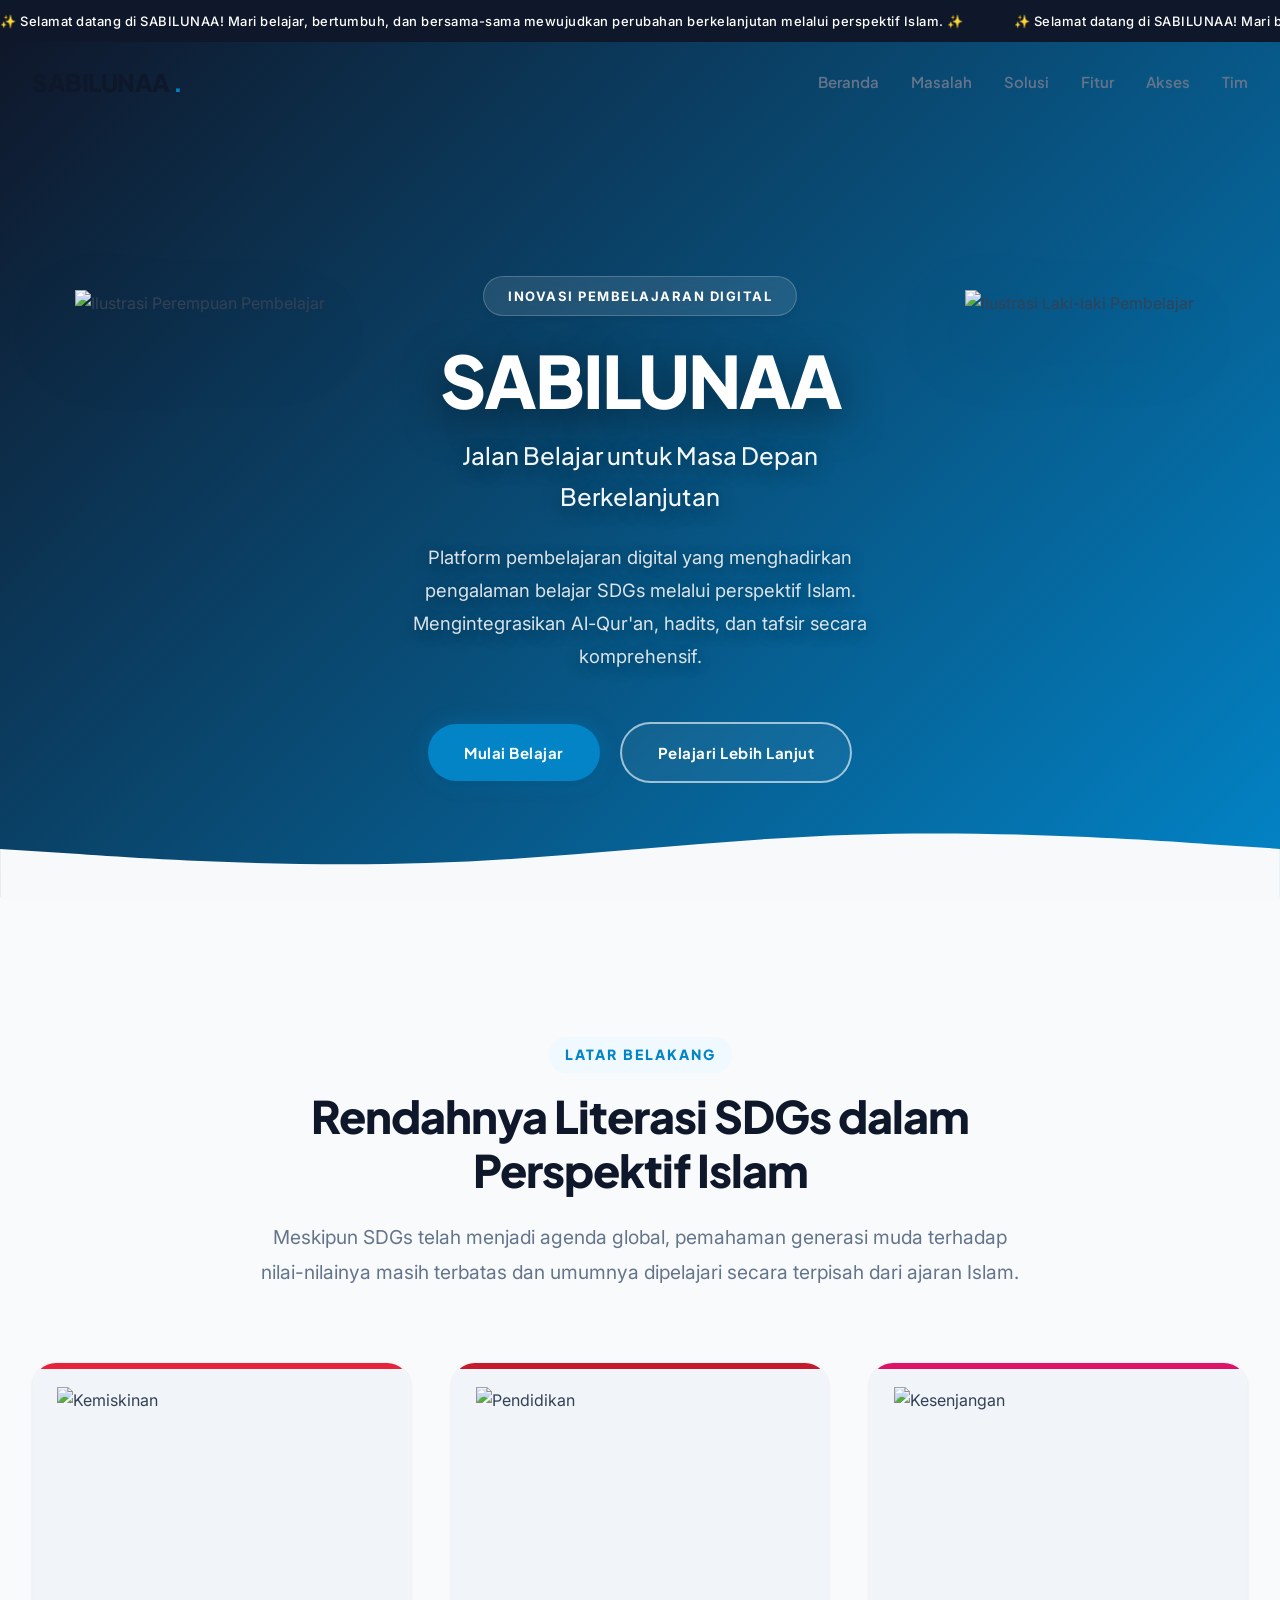
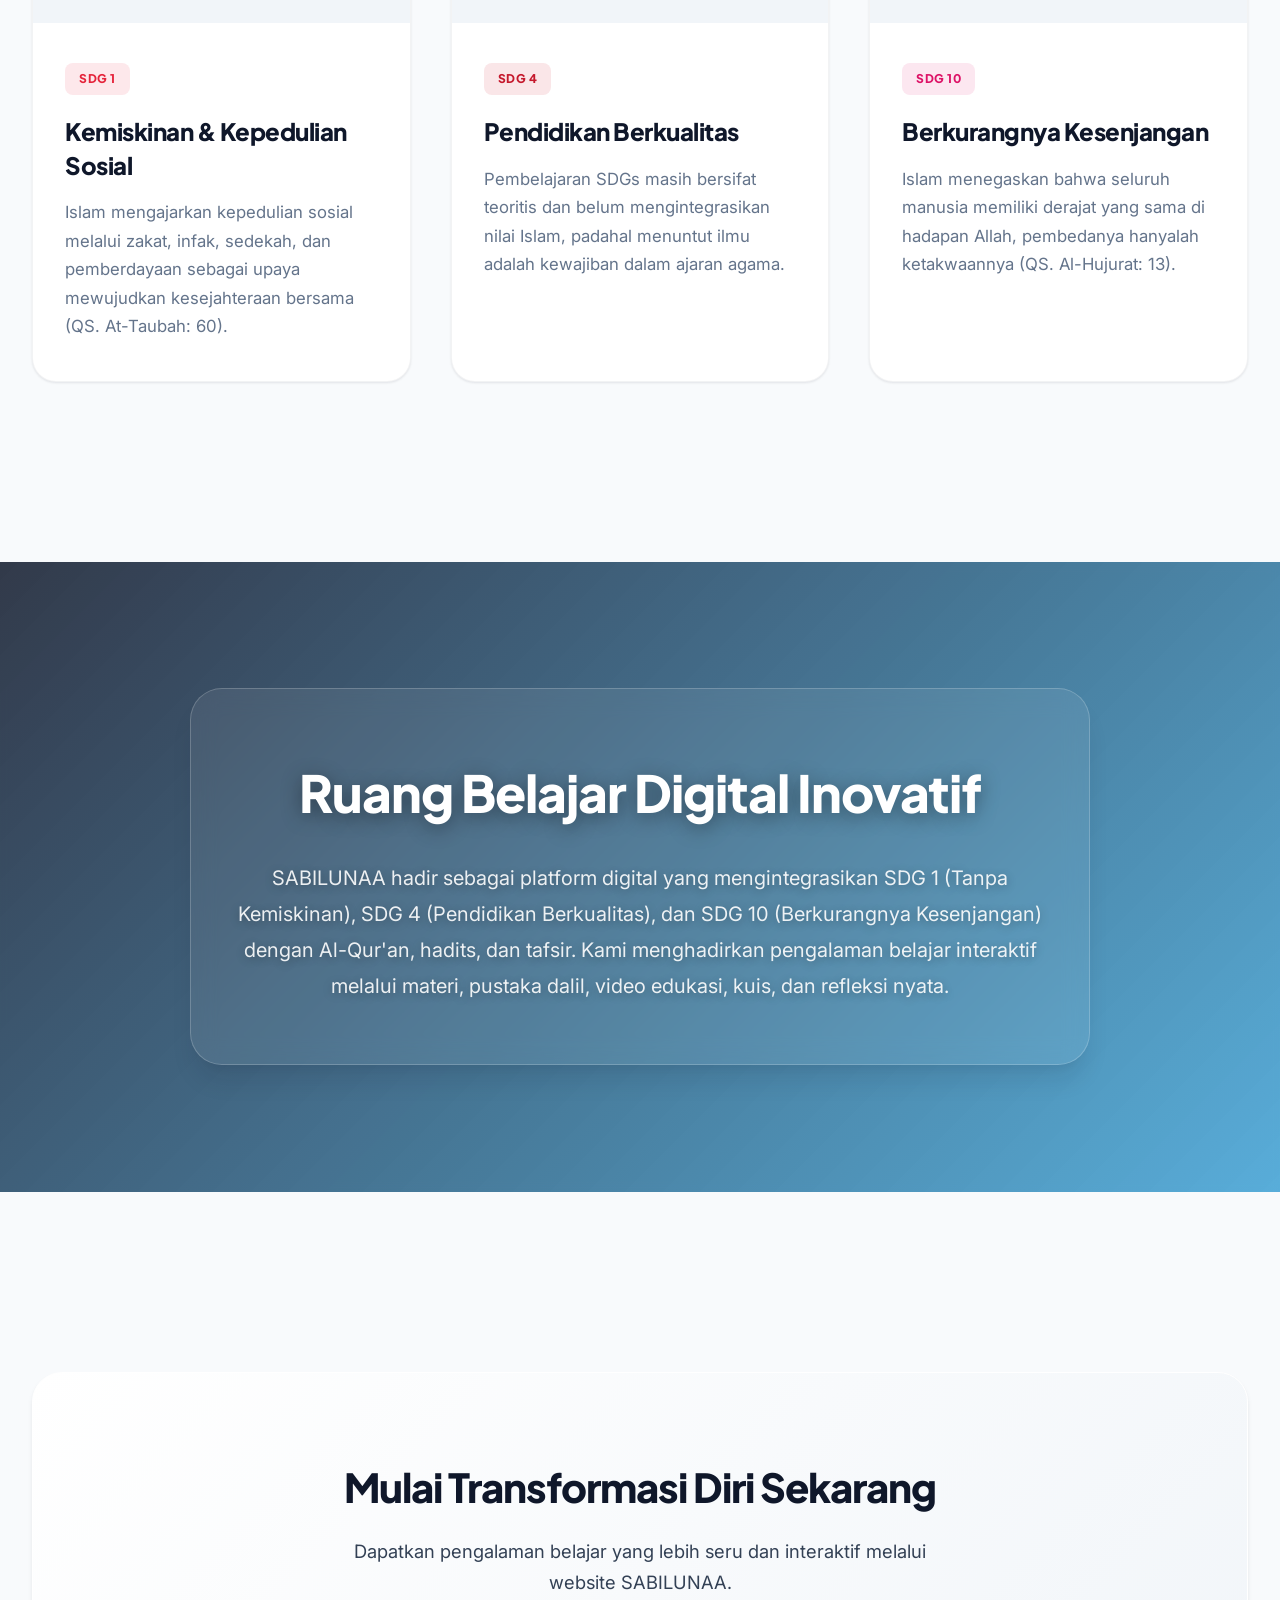
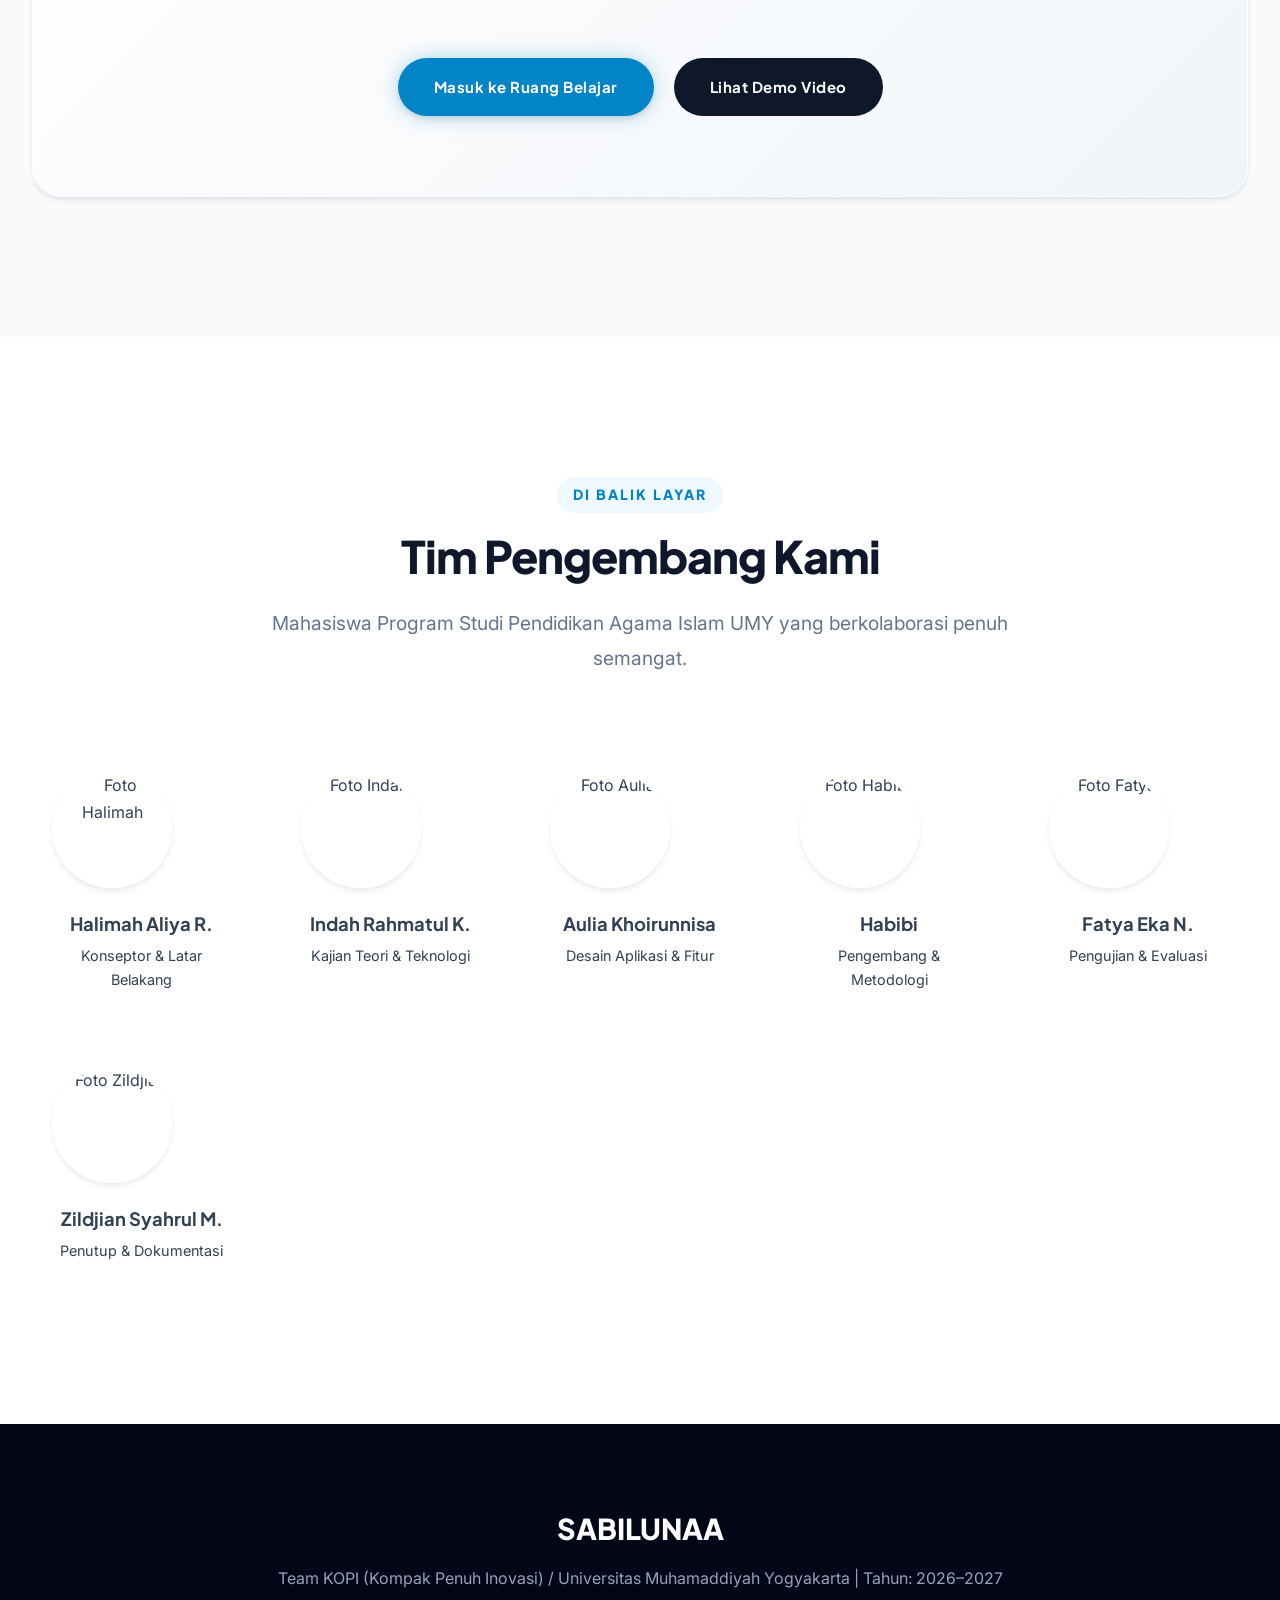
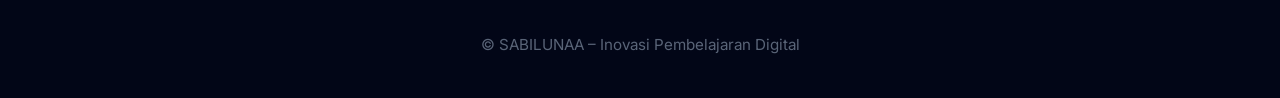
==== index.html @ ad9129e8 "Add files via upload" ====
<!DOCTYPE html>
<html lang="id">
<head>
    <meta charset="UTF-8">
    <meta name="viewport" content="width=device-width, initial-scale=1.0">
    <title>SABILUNAA - Inovasi Pembelajaran Masa Depan</title>
    
    <!-- Import Google Fonts Profesional -->
    <link rel="preconnect" href="https://fonts.googleapis.com">
    <link rel="preconnect" href="https://fonts.gstatic.com" crossorigin>
    <link href="https://fonts.googleapis.com/css2?family=Inter:wght@400;500;600;700&family=Plus+Jakarta+Sans:wght@500;600;700;800&display=swap" rel="stylesheet">
    
    <link rel="stylesheet" href="style.css">
</head>
<body>

    <!-- Topbar / Marquee Elegan -->
    <div class="marquee-container">
        <div class="marquee-text">
            <span>✨ Selamat datang di SABILUNAA! Mari belajar, bertumbuh, dan bersama-sama mewujudkan perubahan berkelanjutan melalui perspektif Islam. ✨</span>
            <span>✨ Selamat datang di SABILUNAA! Mari belajar, bertumbuh, dan bersama-sama mewujudkan perubahan berkelanjutan melalui perspektif Islam. ✨</span>
        </div>
    </div>

    <!-- Navbar dengan efek Glassmorphism -->
    <nav class="navbar" id="navbar">
        <div class="nav-container">
            <a href="#" class="logo">SABILUNAA <span class="dot">.</span></a>
            <button class="hamburger" id="hamburger-btn">
                <span></span>
                <span></span>
                <span></span>
            </button>
            <ul class="nav-links" id="nav-links">
                <li><a href="#hero">Beranda</a></li>
                <li><a href="#masalah">Masalah</a></li>
                <li><a href="#solusi">Solusi</a></li>
                <li><a href="#fitur">Fitur</a></li>
                <li><a href="#akses">Akses</a></li>
                <li><a href="#tim">Tim</a></li>
            </ul>
        </div>
    </nav>

    <!-- Bagian 1: Hero Section -->
    <section id="hero" class="hero-section">
        <div class="hero-container">
            <div class="hero-img left-img reveal-up">
                <img src="https://i.ibb.co.com/7xKCbjbv/Whats-App-Image-2026-07-31-at-09-50-29.png" alt="Ilustrasi Perempuan Pembelajar">
            </div>
            
            <div class="hero-content reveal-fade">
                <span class="badge">Inovasi Pembelajaran Digital</span>
                <h1>SABILUNAA</h1>
                <h3 class="tagline">Jalan Belajar untuk Masa Depan Berkelanjutan</h3>
                <p>Platform pembelajaran digital yang menghadirkan pengalaman belajar SDGs melalui perspektif Islam. Mengintegrasikan Al-Qur'an, hadits, dan tafsir secara komprehensif.</p>
                <div class="hero-buttons">
                    <a href="#akses" class="btn btn-primary">Mulai Belajar</a>
                    <a href="#solusi" class="btn btn-outline">Pelajari Lebih Lanjut</a>
                </div>
            </div>

            <div class="hero-img right-img reveal-up" style="transition-delay: 0.2s;">
                <img src="https://i.ibb.co.com/dJKHYvyy/Whats-App-Image-2026-07-31-at-09-50-30.jpg" alt="Ilustrasi Laki-laki Pembelajar">
            </div>
        </div>
        <!-- Gelombang dekorasi di bawah hero -->
        <div class="hero-wave">
            <svg viewBox="0 0 1440 120" xmlns="http://www.w3.org/2000/svg">
                <path fill="#f8f9fa" d="M0,64L80,69.3C160,75,320,85,480,80C640,75,800,53,960,48C1120,43,1280,53,1360,58.7L1440,64L1440,120L1360,120C1280,120,1120,120,960,120C800,120,640,120,480,120C320,120,160,120,80,120L0,120Z"></path>
            </svg>
        </div>
    </section>

    <!-- Bagian 2: Masalah -->
    <section id="masalah" class="section-container bg-light">
        <div class="section-header reveal-up">
            <span class="section-subtitle">Latar Belakang</span>
            <h2>Rendahnya Literasi SDGs dalam Perspektif Islam</h2>
            <p>Meskipun SDGs telah menjadi agenda global, pemahaman generasi muda terhadap nilai-nilainya masih terbatas dan umumnya dipelajari secara terpisah dari ajaran Islam.</p>
        </div>
        <div class="grid-3">
            <div class="card card-masalah reveal-up" style="--card-color: #E5243B;">
                <div class="img-container">
                    <img src="https://i.ibb.co.com/p66vnRsb/Whats-App-Image-2026-07-31-at-20-19-43.jpg" alt="Kemiskinan">
                </div>
                <div class="card-content">
                    <div class="sdg-tag" style="color: #E5243B; background: #fde8eb;">SDG 1</div>
                    <h3>Kemiskinan & Kepedulian Sosial</h3>
                    <p>Islam mengajarkan kepedulian sosial melalui zakat, infak, sedekah, dan pemberdayaan sebagai upaya mewujudkan kesejahteraan bersama (QS. At-Taubah: 60).</p>
                </div>
            </div>
            
            <div class="card card-masalah reveal-up" style="--card-color: #C5192D; transition-delay: 0.15s;">
                <div class="img-container">
                    <img src="https://i.ibb.co.com/99DpQpZP/Whats-App-Image-2026-07-31-at-20-20-06.jpg" alt="Pendidikan">
                </div>
                <div class="card-content">
                    <div class="sdg-tag" style="color: #C5192D; background: #fae6e8;">SDG 4</div>
                    <h3>Pendidikan Berkualitas</h3>
                    <p>Pembelajaran SDGs masih bersifat teoritis dan belum mengintegrasikan nilai Islam, padahal menuntut ilmu adalah kewajiban dalam ajaran agama.</p>
                </div>
            </div>
            
            <div class="card card-masalah reveal-up" style="--card-color: #DD1367; transition-delay: 0.3s;">
                <div class="img-container">
                    <img src="https://i.ibb.co.com/x8MtFFrB/Whats-App-Image-2026-07-31-at-20-20-20.jpg" alt="Kesenjangan">
                </div>
                <div class="card-content">
                    <div class="sdg-tag" style="color: #DD1367; background: #fce7f0;">SDG 10</div>
                    <h3>Berkurangnya Kesenjangan</h3>
                    <p>Islam menegaskan bahwa seluruh manusia memiliki derajat yang sama di hadapan Allah, pembedanya hanyalah ketakwaannya (QS. Al-Hujurat: 13).</p>
                </div>
            </div>
        </div>
    </section>

  <!-- Bagian 3: Solusi (Video Background) -->
    <section id="solusi" class="solusi-video-section">
        
        <!-- Video Latar Belakang -->
        <!-- Catatan: Ganti URL di bagian src dengan link video SDG (format .mp4) milik Anda -->
        <video autoplay loop muted playsinline class="bg-video">
            <source src="https://cdn.pixabay.com/video/2020/05/11/38747-418873752_large.mp4" type="video/mp4">
        </video>
        
        <!-- Overlay (Lapisan Kaca Gelap agar Teks Terbaca) -->
        <div class="video-overlay"></div>

        <!-- Konten Teks -->
        <div class="solution-wrapper reveal-up">
            <h2>Ruang Belajar Digital Inovatif</h2>
            <p class="solution-desc">SABILUNAA hadir sebagai platform digital yang mengintegrasikan SDG 1 (Tanpa Kemiskinan), SDG 4 (Pendidikan Berkualitas), dan SDG 10 (Berkurangnya Kesenjangan) dengan Al-Qur'an, hadits, dan tafsir. Kami menghadirkan pengalaman belajar interaktif melalui materi, pustaka dalil, video edukasi, kuis, dan refleksi nyata.</p>
        </div>
    </section>

    <!-- Bagian 5: Akses Produk -->
    <section id="akses" class="section-container bg-light">
        <div class="cta-box text-center reveal-up">
            <h2>Mulai Transformasi Diri Sekarang</h2>
            <p>Dapatkan pengalaman belajar yang lebih seru dan interaktif melalui website SABILUNAA.</p>
            <div class="hero-buttons" style="justify-content: center; margin-top: 30px;">
                <a href="belajar.html" class="btn btn-primary">Masuk ke Ruang Belajar</a>
                <a href="https://www.youtube.com/shorts/ogmZ8-EkV5E" target="_blank" class="btn btn-secondary">Lihat Demo Video</a>
            </div>
        </div>
    </section>

    <!-- Bagian 6: Tim -->
    <section id="tim" class="section-container bg-white">
        <div class="section-header reveal-up">
            <span class="section-subtitle">Di Balik Layar</span>
            <h2>Tim Pengembang Kami</h2>
            <p>Mahasiswa Program Studi Pendidikan Agama Islam UMY yang berkolaborasi penuh semangat.</p>
        </div>
        <div class="team-grid">
            <div class="team-card reveal-up">
                <img src="https://i.ibb.co.com/GvK5dnpH/Whats-App-Image-2026-04-27-at-09-37-07.jpg" alt="Foto Halimah">
                <h4>Halimah Aliya R.</h4>
                <p>Konseptor & Latar Belakang</p>
            </div>
            <div class="team-card reveal-up" style="transition-delay: 0.1s;">
                <img src="https://i.ibb.co.com/gLV5JVzr/Whats-App-Image-2026-04-27-at-11-18-32.jpg" alt="Foto Indah">
                <h4>Indah Rahmatul K.</h4>
                <p>Kajian Teori & Teknologi</p>
            </div>
            <div class="team-card reveal-up" style="transition-delay: 0.2s;">
                <img src="https://i.ibb.co.com/3YNSNnKv/Whats-App-Image-2026-04-27-at-09-41-44.jpg" alt="Foto Aulia">
                <h4>Aulia Khoirunnisa</h4>
                <p>Desain Aplikasi & Fitur</p>
            </div>
            <div class="team-card reveal-up" style="transition-delay: 0.3s;">
                <img src="https://i.ibb.co.com/fzsyxNFp/Whats-App-Image-2026-04-27-at-11-19-43.jpg" alt="Foto Habibi">
                <h4>Habibi</h4>
                <p>Pengembang & Metodologi</p>
            </div>
            <div class="team-card reveal-up" style="transition-delay: 0.4s;">
                <img src="https://i.ibb.co.com/tpnbdjBc/Whats-App-Image-2026-04-28-at-12-46-17.jpg" alt="Foto Fatya">
                <h4>Fatya Eka N.</h4>
                <p>Pengujian & Evaluasi</p>
            </div>
            <div class="team-card reveal-up" style="transition-delay: 0.5s;">
                <img src="https://i.ibb.co.com/4wW0nLyC/Whats-App-Image-2026-04-27-at-11-18-08.jpg" alt="Foto Zildjian">
                <h4>Zildjian Syahrul M.</h4>
                <p>Penutup & Dokumentasi</p>
            </div>
        </div>
    </section>


    <!-- Footer -->
    <footer>
        <div class="footer-content">
            <h3>SABILUNAA</h3>
            <p>Team KOPI (Kompak Penuh Inovasi) / Universitas Muhamaddiyah Yogyakarta | Tahun: 2026–2027</p>
            <p class="footer-copy">© SABILUNAA – Inovasi Pembelajaran Digital</p>
        </div>
    </footer>

    <script src="script.js"></script>
</body>
</html>
---- style.css ----
/* =========================================
   1. VARIABEL CSS (PREMIUM UI/UX DESIGN)
   ========================================= */
   :root {
    /* Tipografi Standar Industri */
    --font-heading: 'Plus Jakarta Sans', system-ui, -apple-system, sans-serif;
    --font-body: 'Inter', system-ui, -apple-system, sans-serif;

    /* Warna Utama (Professional Slate & Blue) */
    --primary: #0284c7;       /* Modern Blue */
    --primary-dark: #0369a1;
    --primary-light: #f0f9ff;
    --secondary: #10b981;     /* Emerald Green */
    
    /* Warna SDGs (Disesuaikan agar lebih elegan) */
    --sdg-1: #e11d48;         /* Rose Red */
    --sdg-4: #be123c;         /* Crimson */
    --sdg-10: #db2777;        /* Pink */
    
    /* Warna Background & Surface */
    --bg-main: #f8fafc;       /* Sangat soft abu-abu kebiruan (Slate 50) */
    --bg-card: #ffffff;       
    --bg-dark: #0f172a;       /* Deep Slate (Bukan hitam pekat) */
    --bg-dark-secondary: #1e293b;
    
    /* Warna Teks (High Readability) */
    --text-heading: #0f172a;  /* Gelap tegas untuk Judul */
    --text-body: #334155;     /* Abu-abu tua untuk Paragraf agar mata tidak lelah */
    --text-muted: #64748b;    
    --text-on-dark: #f8fafc;
    --text-on-dark-muted: #94a3b8;
    
    /* Premium Layered Shadows (Efek 3D Lembut) */
    --shadow-sm: 0 1px 3px rgba(15, 23, 42, 0.06), 0 1px 2px rgba(15, 23, 42, 0.04);
    --shadow-md: 0 4px 6px -1px rgba(15, 23, 42, 0.08), 0 2px 4px -1px rgba(15, 23, 42, 0.04);
    --shadow-lg: 0 10px 15px -3px rgba(15, 23, 42, 0.08), 0 4px 6px -2px rgba(15, 23, 42, 0.04);
    --shadow-xl: 0 20px 25px -5px rgba(15, 23, 42, 0.1), 0 10px 10px -5px rgba(15, 23, 42, 0.04);
    --shadow-glow: 0 0 20px rgba(2, 132, 199, 0.3); /* Glow untuk tombol */
    
    /* Transisi Premium (Fluid & Bouncy) */
    --transition-smooth: all 0.3s cubic-bezier(0.4, 0, 0.2, 1);
    --transition-bounce: all 0.5s cubic-bezier(0.34, 1.56, 0.64, 1);
    
    /* Border Radius (Pill & Rounded Modern) */
    --radius-sm: 8px;
    --radius-md: 16px;
    --radius-lg: 24px;
    --radius-xl: 32px;
    --radius-full: 9999px;
}

/* =========================================
   2. RESET & GLOBAL STYLES
   ========================================= */
* {
    margin: 0;
    padding: 0;
    box-sizing: border-box;
    scroll-behavior: smooth;
}

body {
    background-color: var(--bg-main);
    color: var(--text-body);
    font-family: var(--font-body);
    font-size: 16px;
    line-height: 1.7;
    overflow-x: hidden;
    -webkit-font-smoothing: antialiased; /* Membuat font terlihat lebih tajam di Mac/Windows */
    -moz-osx-font-smoothing: grayscale;
}

/* Warna Block Teks saat di-block oleh kursor */
::selection {
    background-color: var(--primary-light);
    color: var(--primary-dark);
}

h1, h2, h3, h4, h5, h6, .logo, .btn, .nav-links a {
    font-family: var(--font-heading);
    color: var(--text-heading);
}

a { text-decoration: none; color: inherit; }
img { max-width: 100%; height: auto; display: block; }

/* =========================================
   3. TOPBAR MARQUEE (Eksklusif)
   ========================================= */
.marquee-container {
    background: var(--bg-dark);
    color: #fff;
    padding: 10px 0;
    overflow: hidden;
    white-space: nowrap;
    display: flex;
    font-size: 13px;
    letter-spacing: 0.5px;
    font-weight: 500;
}
.marquee-text { display: flex; animation: marquee 40s linear infinite; }
.marquee-text span { padding-right: 50px; }
@keyframes marquee { 0% { transform: translateX(0); } 100% { transform: translateX(-50%); } }

/* =========================================
   4. NAVBAR (Glassmorphism Canggih)
   ========================================= */
.navbar {
    position: fixed;
    top: 38px; /* Di bawah marquee */
    width: 100%;
    background-color: transparent;
    transition: var(--transition-smooth);
    z-index: 1000;
}
.navbar.scrolled {
    top: 0;
    background-color: rgba(255, 255, 255, 0.85);
    backdrop-filter: blur(20px) saturate(180%);
    -webkit-backdrop-filter: blur(20px) saturate(180%);
    box-shadow: var(--shadow-sm);
    border-bottom: 1px solid rgba(15, 23, 42, 0.05);
}
.nav-container {
    max-width: 1280px;
    margin: 0 auto;
    padding: 24px 32px;
    display: flex;
    justify-content: space-between;
    align-items: center;
    transition: var(--transition-smooth);
}
.navbar.scrolled .nav-container { padding: 16px 32px; }

.logo { 
    font-size: 24px; 
    font-weight: 800; 
    letter-spacing: -0.5px;
}
.logo .dot { color: var(--primary); }

.nav-links { display: flex; gap: 32px; list-style: none; }
.nav-links a { 
    font-weight: 600; 
    font-size: 15px; 
    color: var(--text-muted); 
    transition: var(--transition-smooth); 
    position: relative;
    padding: 5px 0;
}
.nav-links a:hover { color: var(--primary); }
.nav-links a::after { 
    content: ''; position: absolute; width: 0; height: 3px; 
    bottom: -2px; left: 0; background-color: var(--primary); 
    border-radius: 4px; transition: var(--transition-bounce); 
}
.nav-links a:hover::after { width: 100%; }

/* Hamburger Menu */
.hamburger { display: none; background: none; border: none; cursor: pointer; flex-direction: column; gap: 6px; }
.hamburger span { width: 28px; height: 3px; background-color: var(--text-heading); border-radius: 4px; transition: var(--transition-smooth); }

/* =========================================
   5. HERO SECTION (Immersive Gradient)
   ========================================= */
.hero-section {
    position: relative;
    padding-top: 120px;
    min-height: 95vh;
    display: flex;
    flex-direction: column;
    justify-content: center;
    background: linear-gradient(135deg, #0f172a, var(--primary), var(--sdg-1), var(--sdg-10), #0f172a);
    background-size: 400% 400%;
    animation: gradientBG 20s ease infinite alternate;
}
@keyframes gradientBG { 0% { background-position: 0% 50%; } 100% { background-position: 100% 50%; } }

.hero-container {
    max-width: 1350px;
    margin: 0 auto;
    padding: 40px 32px;
    display: flex;
    align-items: center;
    justify-content: space-between;
    gap: 40px;
    z-index: 2;
}

.hero-img { flex: 1; display: flex; justify-content: center; }
.hero-img img { 
    max-width: 100%; 
    height: 480px; 
    object-fit: contain; 
    filter: drop-shadow(0 30px 40px rgba(0,0,0,0.4)); 
    animation: float 7s ease-in-out infinite; 
}
.right-img img { animation-delay: -3.5s; }

@keyframes float { 0% { transform: translateY(0); } 50% { transform: translateY(-24px); } 100% { transform: translateY(0); } }

/* Hero Text Transparan dengan Ambient Glow */
.hero-content { flex: 1.5; text-align: center; color: white; }
.hero-content h1, .hero-content h3 { color: white; }

.badge {
    display: inline-block;
    background: rgba(255, 255, 255, 0.1);
    backdrop-filter: blur(8px);
    border: 1px solid rgba(255, 255, 255, 0.2);
    padding: 8px 24px;
    border-radius: var(--radius-full);
    font-size: 13px;
    font-weight: 700;
    letter-spacing: 1.5px;
    margin-bottom: 24px;
    text-transform: uppercase;
    box-shadow: var(--shadow-md);
}

.hero-content h1 {
    font-size: 4.5rem;
    line-height: 1.1;
    margin-bottom: 16px;
    font-weight: 800;
    letter-spacing: -2px;
    text-shadow: 0 10px 40px rgba(0, 0, 0, 0.5); /* Soft ambient shadow */
}

.hero-content .tagline {
    font-size: 1.5rem;
    font-weight: 500;
    margin-bottom: 24px;
    color: rgba(255, 255, 255, 0.95);
    text-shadow: 0 4px 20px rgba(0, 0, 0, 0.4);
}

.hero-content p {
    font-size: 1.15rem;
    margin-bottom: 48px;
    color: rgba(255, 255, 255, 0.85);
    text-shadow: 0 4px 15px rgba(0, 0, 0, 0.4);
    max-width: 640px;
    margin-inline: auto;
    line-height: 1.8;
}

/* Gelombang Bawah Hero */
.hero-wave { position: absolute; bottom: -2px; left: 0; width: 100%; z-index: 1; }
.hero-wave svg { display: block; width: 100%; height: auto; }

/* =========================================
   6. TOMBOL (Professional Button UI)
   ========================================= */
.btn {
    display: inline-flex;
    align-items: center;
    justify-content: center;
    padding: 16px 36px;
    border-radius: var(--radius-full);
    font-weight: 700;
    font-size: 15px;
    cursor: pointer;
    border: none;
    transition: var(--transition-bounce);
    letter-spacing: 0.5px;
}
.btn-primary { 
    background-color: var(--primary); 
    color: white; 
    box-shadow: var(--shadow-md), var(--shadow-glow); 
}
.btn-primary:hover { 
    background-color: var(--primary-dark); 
    transform: translateY(-4px); 
    box-shadow: var(--shadow-xl), var(--shadow-glow); 
}
.btn-primary:active { transform: translateY(0) scale(0.97); }

.btn-outline { 
    background-color: rgba(255,255,255,0.05); 
    color: white; 
    border: 2px solid rgba(255,255,255,0.6); 
    backdrop-filter: blur(5px); 
    margin-left: 16px; 
}
.btn-outline:hover { 
    background-color: white; 
    color: var(--text-heading); 
    border-color: white;
    transform: translateY(-4px); 
    box-shadow: var(--shadow-lg);
}

.btn-secondary { background-color: var(--bg-dark); color: white; margin-left: 16px; }
.btn-secondary:hover { transform: translateY(-4px); box-shadow: var(--shadow-lg); background-color: var(--primary); }

/* =========================================
   7. SECTION LAYOUTS & SPACING
   ========================================= */
.section-container { padding: 140px 32px; max-width: 1280px; margin: 0 auto; }
.section-header { text-align: center; max-width: 760px; margin: 0 auto 72px auto; }

.section-subtitle { 
    display: inline-block; 
    color: var(--primary); 
    font-family: var(--font-heading); 
    font-weight: 800; 
    font-size: 14px; 
    text-transform: uppercase; 
    letter-spacing: 2px; 
    margin-bottom: 16px; 
    background: var(--primary-light);
    padding: 6px 16px;
    border-radius: var(--radius-full);
}
.section-header h2 { 
    font-size: 2.8rem; 
    margin-bottom: 24px; 
    font-weight: 800; 
    line-height: 1.2; 
    letter-spacing: -1px;
}
.section-header p { color: var(--text-muted); font-size: 1.2rem; line-height: 1.8; }

.bg-light { background-color: var(--bg-main); }
.bg-white { background-color: var(--bg-card); }
.bg-dark { 
    background-color: var(--bg-dark); 
    max-width: 95%; 
    border-radius: var(--radius-xl); 
    margin: 60px auto; 
    box-shadow: var(--shadow-xl);
}
.bg-dark h2 { color: white; }

.grid-3 { display: grid; grid-template-columns: repeat(auto-fit, minmax(340px, 1fr)); gap: 40px; }

/* =========================================
   8. CARD DESIGN (Ultra Clean & Bouncy)
   ========================================= */
.card { 
    background-color: var(--bg-card); 
    border-radius: var(--radius-lg); 
    box-shadow: var(--shadow-sm); 
    overflow: hidden; 
    transition: var(--transition-bounce); 
    border: 1px solid rgba(15, 23, 42, 0.05); 
    position: relative; 
    display: flex;
    flex-direction: column;
}
.card:hover { 
    transform: translateY(-12px); 
    box-shadow: var(--shadow-xl); 
    border-color: rgba(15, 23, 42, 0.1);
}

/* Garis Warna Akses di atas card */
.card-masalah::before { 
    content: ''; position: absolute; top: 0; left: 0; width: 100%; height: 6px; 
    background: var(--card-color, var(--primary)); 
    transition: var(--transition-smooth); 
    z-index: 2;
}
.card-masalah:hover::before { height: 10px; }

.card-masalah .img-container { 
    width: 100%; height: 260px; background-color: #f1f5f9; 
    display: flex; align-items: center; justify-content: center; padding: 24px; 
    overflow: hidden;
}
.card-masalah img { 
    width: 100%; height: 100%; object-fit: contain; 
    transition: transform 0.6s cubic-bezier(0.34, 1.56, 0.64, 1); 
}
.card-masalah:hover img { transform: scale(1.08) rotate(-2deg); }

.card-content { padding: 40px 32px; flex: 1; }
.sdg-tag { 
    display: inline-block; padding: 6px 14px; border-radius: var(--radius-sm); 
    font-size: 12px; font-weight: 800; font-family: var(--font-heading); 
    margin-bottom: 20px; letter-spacing: 0.5px;
}
.card-content h3 { font-size: 1.5rem; font-weight: 800; margin-bottom: 16px; line-height: 1.4; letter-spacing: -0.5px; }
.card-content p { color: var(--text-muted); font-size: 1.05rem; }

/* =========================================
   9. SOLUSI (VIDEO BACKGROUND UI/UX)
   ========================================= */
.solusi-video-section {
    position: relative;
    padding: 120px 24px;
    display: flex;
    align-items: center;
    justify-content: center;
    overflow: hidden;
    min-height: 70vh; /* Membuat area ini cukup luas untuk menampilkan video */
    margin: 40px 0;
}

/* Pengaturan Video Full Layar */
.bg-video {
    position: absolute;
    top: 0;
    left: 0;
    width: 100%;
    height: 100%;
    object-fit: cover; /* Memastikan video tidak gepeng */
    z-index: 0;
}

/* Efek Kaca Blur (Glassmorphism) di atas video */
.video-overlay {
    position: absolute;
    top: 0;
    left: 0;
    width: 100%;
    height: 100%;
    /* Gradasi dari biru tua gelap transparan ke biru utama */
    background: linear-gradient(135deg, rgba(15, 23, 42, 0.85) 0%, rgba(2, 132, 199, 0.65) 100%);
    backdrop-filter: blur(6px); /* Efek blur sinematik */
    z-index: 1;
}

/* Kotak Konten Teks */
.solution-wrapper {
    position: relative;
    z-index: 2;
    text-align: center;
    max-width: 900px;
    margin: 0 auto;
    padding: 60px 40px;
    border-radius: var(--radius-xl);
    
    /* Box Semi transparan tambahan untuk membingkai teks */
    background: rgba(255, 255, 255, 0.08);
    backdrop-filter: blur(12px);
    border: 1px solid rgba(255, 255, 255, 0.2);
    box-shadow: var(--shadow-xl);
}

.solution-wrapper h2 { 
    font-size: 3.2rem; 
    color: #ffffff; /* Teks diubah putih agar kontras dengan video gelap */
    margin-bottom: 24px; 
    font-weight: 800;
    text-shadow: 0 4px 20px rgba(0, 0, 0, 0.4); 
    letter-spacing: -1px;
}

.solution-desc { 
    font-size: 1.25rem; 
    color: rgba(255, 255, 255, 0.9); 
    line-height: 1.8; 
    text-shadow: 0 2px 10px rgba(0, 0, 0, 0.3);
}

/* Responsif untuk layar HP */
@media (max-width: 768px) {
    .solution-wrapper h2 { font-size: 2.2rem; }
    .solution-desc { font-size: 1.05rem; }
    .solution-wrapper { padding: 40px 24px; }
}

/* =========================================
   10. FITUR KHUSUS
   ========================================= */
/* (Biarkan gaya .card-fitur lama Anda tetap ada di bawah sini) */
.card-fitur { 
    padding: 48px 32px; 
    background-color: var(--bg-dark-secondary); 
    border: 1px solid rgba(255,255,255,0.05); 
    text-align: center; 
    border-radius: var(--radius-lg);
}
.card-fitur .icon { font-size: 48px; margin-bottom: 24px; display: inline-block; transition: var(--transition-bounce); }
.card-fitur:hover .icon { transform: scale(1.25) translateY(-5px); }
.card-fitur h3 { color: white; font-size: 1.4rem; margin-bottom: 16px; font-weight: 700;}
.card-fitur p { color: var(--text-on-dark-muted); font-size: 1.05rem; line-height: 1.6; }

/* =========================================
   10. CTA & TIM (Premium Layout)
   ========================================= */
.cta-box { 
    background: linear-gradient(135deg, var(--bg-card), var(--primary-light)); 
    padding: 100px 40px; 
    border-radius: var(--radius-xl); 
    box-shadow: var(--shadow-lg); 
    border: 1px solid rgba(255,255,255,0.8);
    
    /* Tambahan agar semua elemen di dalam kotak ini rata tengah */
    text-align: center; 
    display: flex;
    flex-direction: column;
    align-items: center;
    justify-content: center;
}

.cta-box h2 { 
    font-size: 3rem; 
    font-weight: 800; 
    margin-bottom: 16px; 
    letter-spacing: -1px; 
    text-align: center;
}

.cta-box p {
    font-size: 1.15rem;
    color: var(--text-body);
    max-width: 600px;
    margin: 0 auto 30px auto; /* Memastikan paragraf tepat di tengah */
    text-align: center;
}

/* =========================================
   CTA & TEAM 
   ========================================= */
.cta-box { background: linear-gradient(135deg, #ffffff, #f1f5f9); padding: 80px 40px; border-radius: 30px; box-shadow: var(--shadow-md); border: 1px solid white; }
.cta-box h2 { font-size: 2.5rem; font-weight: 800; margin-bottom: 15px; }

.team-grid { display: grid; grid-template-columns: repeat(auto-fit, minmax(180px, 1fr)); gap: 30px; }
.team-card { background-color: transparent; text-align: center; transition: var(--transition-bounce); padding: 20px; }
.team-card:hover { transform: translateY(-8px); }
.team-card img { width: 120px; height: 120px; border-radius: var(--radius-full); object-fit: cover; margin-bottom: 20px; box-shadow: var(--shadow-md); border: 4px solid white; }
.team-card h4 { color: var(--text-primary); font-size: 1.15rem; font-weight: 700;}
.team-card p { font-size: 0.9rem; color: var(--text-secondary); margin-top: 5px;}

/* =========================================
   FOOTER
   ========================================= */
footer { background-color: #020617; color: var(--text-on-dark-muted); text-align: center; padding: 60px 20px; }
footer h3 { color: white; font-size: 1.5rem; margin-bottom: 10px; }
.footer-copy { margin-top: 30px; font-size: 0.9rem; opacity: 0.7; }

/* =========================================
   ANIMASI SCROLL REVEAL
   ========================================= */
.reveal-up { opacity: 0; transform: translateY(30px); transition: 0.8s cubic-bezier(0.25, 1, 0.5, 1); }
.reveal-fade { opacity: 0; transition: 1s ease-in; }
.reveal-up.active { opacity: 1; transform: translateY(0); }
.reveal-fade.active { opacity: 1; }


/* Responsif tombol CTA di HP */
@media (max-width: 768px) {
    .cta-box .hero-buttons {
        flex-direction: column;
    }
    .cta-box .hero-buttons .btn {
        width: 100%;
        margin-left: 0;
    }
}
/* =========================================
   11. FOOTER
   ========================================= */
footer { 
    background-color: #020617; color: var(--text-on-dark-muted); 
    text-align: center; padding: 80px 32px 40px; 
}
footer h3 { color: white; font-size: 1.8rem; margin-bottom: 12px; font-weight: 800; }
.footer-copy { margin-top: 40px; font-size: 0.95rem; opacity: 0.6; }

/* =========================================
   12. ANIMASI SCROLL REVEAL 
   ========================================= */
.reveal-up { opacity: 0; transform: translateY(40px); transition: 1s cubic-bezier(0.2, 0.8, 0.2, 1); }
.reveal-fade { opacity: 0; transition: 1.2s ease-in-out; }
.reveal-up.active { opacity: 1; transform: translateY(0); }
.reveal-fade.active { opacity: 1; }

/* =========================================
   13. HALAMAN BELAJAR (LMS DASHBOARD UI)
   ========================================= */
.lms-container { 
    display: flex; max-width: 1400px; margin: 40px auto; 
    background: var(--bg-card); border-radius: var(--radius-xl); 
    box-shadow: var(--shadow-xl); min-height: 85vh; overflow: hidden; 
    border: 1px solid rgba(15, 23, 42, 0.05);
}
.lms-sidebar { 
    width: 340px; background-color: var(--bg-main); padding: 48px 32px; 
    border-right: 1px solid rgba(15, 23, 42, 0.05);
}
.lms-sidebar h3 { 
    font-size: 1.1rem; text-transform: uppercase; letter-spacing: 1.5px; 
    color: var(--text-muted); margin-bottom: 32px; font-weight: 800; 
}
.lms-menu { list-style: none; }
.lms-menu li { margin-bottom: 12px; }
.lms-menu button { 
    width: 100%; text-align: left; padding: 16px 24px; 
    background: transparent; border: none; border-radius: var(--radius-md); 
    font-size: 1.05rem; font-weight: 700; font-family: var(--font-heading); 
    color: var(--text-muted); cursor: pointer; transition: var(--transition-smooth); 
    border-left: 4px solid transparent; 
}
.lms-menu button:hover { 
    background-color: white; box-shadow: var(--shadow-sm); 
    transform: translateX(6px); color: var(--text-heading);
}
.lms-menu button.active { 
    background-color: var(--primary-light); color: var(--primary-dark); 
    border-left: 4px solid var(--primary); box-shadow: var(--shadow-sm); 
}

/* Area Konten Pembelajaran */
.lms-content { flex: 1; padding: 64px; overflow-y: auto; background: #fff;}
.tab-content { display: none; animation: slideUp 0.6s cubic-bezier(0.2, 0.8, 0.2, 1); }
.tab-content.active { display: block; }
@keyframes slideUp { from { opacity: 0; transform: translateY(30px); } to { opacity: 1; transform: translateY(0); } }

.materi-img { 
    width: 100%; max-height: 500px; object-fit: cover; 
    border-radius: var(--radius-lg); margin: 32px 0; 
    box-shadow: var(--shadow-md); border: 1px solid rgba(0,0,0,0.05);
}
.materi-video { 
    width: 100%; aspect-ratio: 16/9; border-radius: var(--radius-lg); 
    margin: 48px 0; border: none; box-shadow: var(--shadow-lg); 
}
.materi-teks { color: var(--text-body); max-width: 900px; }
.materi-teks h3 { 
    color: var(--text-heading); font-size: 1.7rem; 
    margin-top: 48px; margin-bottom: 24px; font-weight: 800; letter-spacing: -0.5px;
}
.materi-teks p { margin-bottom: 24px; line-height: 1.9; font-size: 1.1rem; }
.materi-teks ul { padding-left: 28px; margin-bottom: 24px; font-size: 1.1rem; line-height: 1.9; }
.materi-teks ul li { margin-bottom: 12px; }

/* =========================================
   14. RESPONSIVE (MOBILE & TABLET)
   ========================================= */
@media (max-width: 1024px) {
    .section-header h2 { font-size: 2.4rem; }
    .hero-content h1 { font-size: 3.5rem; }
    .lms-sidebar { width: 280px; padding: 32px 20px; }
    .lms-content { padding: 40px; }
}

@media (max-width: 768px) {
    .navbar { top: 0; background-color: rgba(255, 255, 255, 0.98); backdrop-filter: blur(10px); border-bottom: 1px solid rgba(0,0,0,0.05); }
    .marquee-container { display: none; }
    .nav-container { padding: 16px 24px; }
    
    .hero-section { padding-top: 120px; min-height: auto; padding-bottom: 100px;}
    .hero-container { flex-direction: column; text-align: center; }
    .hero-img { display: none; } 
    
    .hero-content h1 { font-size: 3rem; }
    .hero-buttons { display: flex; flex-direction: column; gap: 16px; align-items: center; }
    .btn-outline, .btn-secondary { margin-left: 0; }
    
    /* Mobile Menu */
    .nav-links { 
        display: none; flex-direction: column; width: 100%; 
        position: absolute; top: 65px; left: 0; 
        background-color: white; padding: 32px; box-shadow: var(--shadow-lg); 
        border-top: 1px solid rgba(0,0,0,0.05); text-align: center;
    }
    .nav-links.active { display: flex; }
    .hamburger { display: flex; }
    
    .section-container { padding: 80px 24px; }
    
    /* LMS Mobile */
    .lms-container { flex-direction: column; margin: 20px 16px; border-radius: var(--radius-md); }
    .lms-sidebar { width: 100%; border-right: none; border-bottom: 1px solid rgba(0,0,0,0.05); padding: 32px 24px; }
    .lms-content { padding: 32px 24px; }
    .materi-teks h3 { font-size: 1.4rem; }
    .materi-teks p, .materi-teks ul { font-size: 1rem; }
}
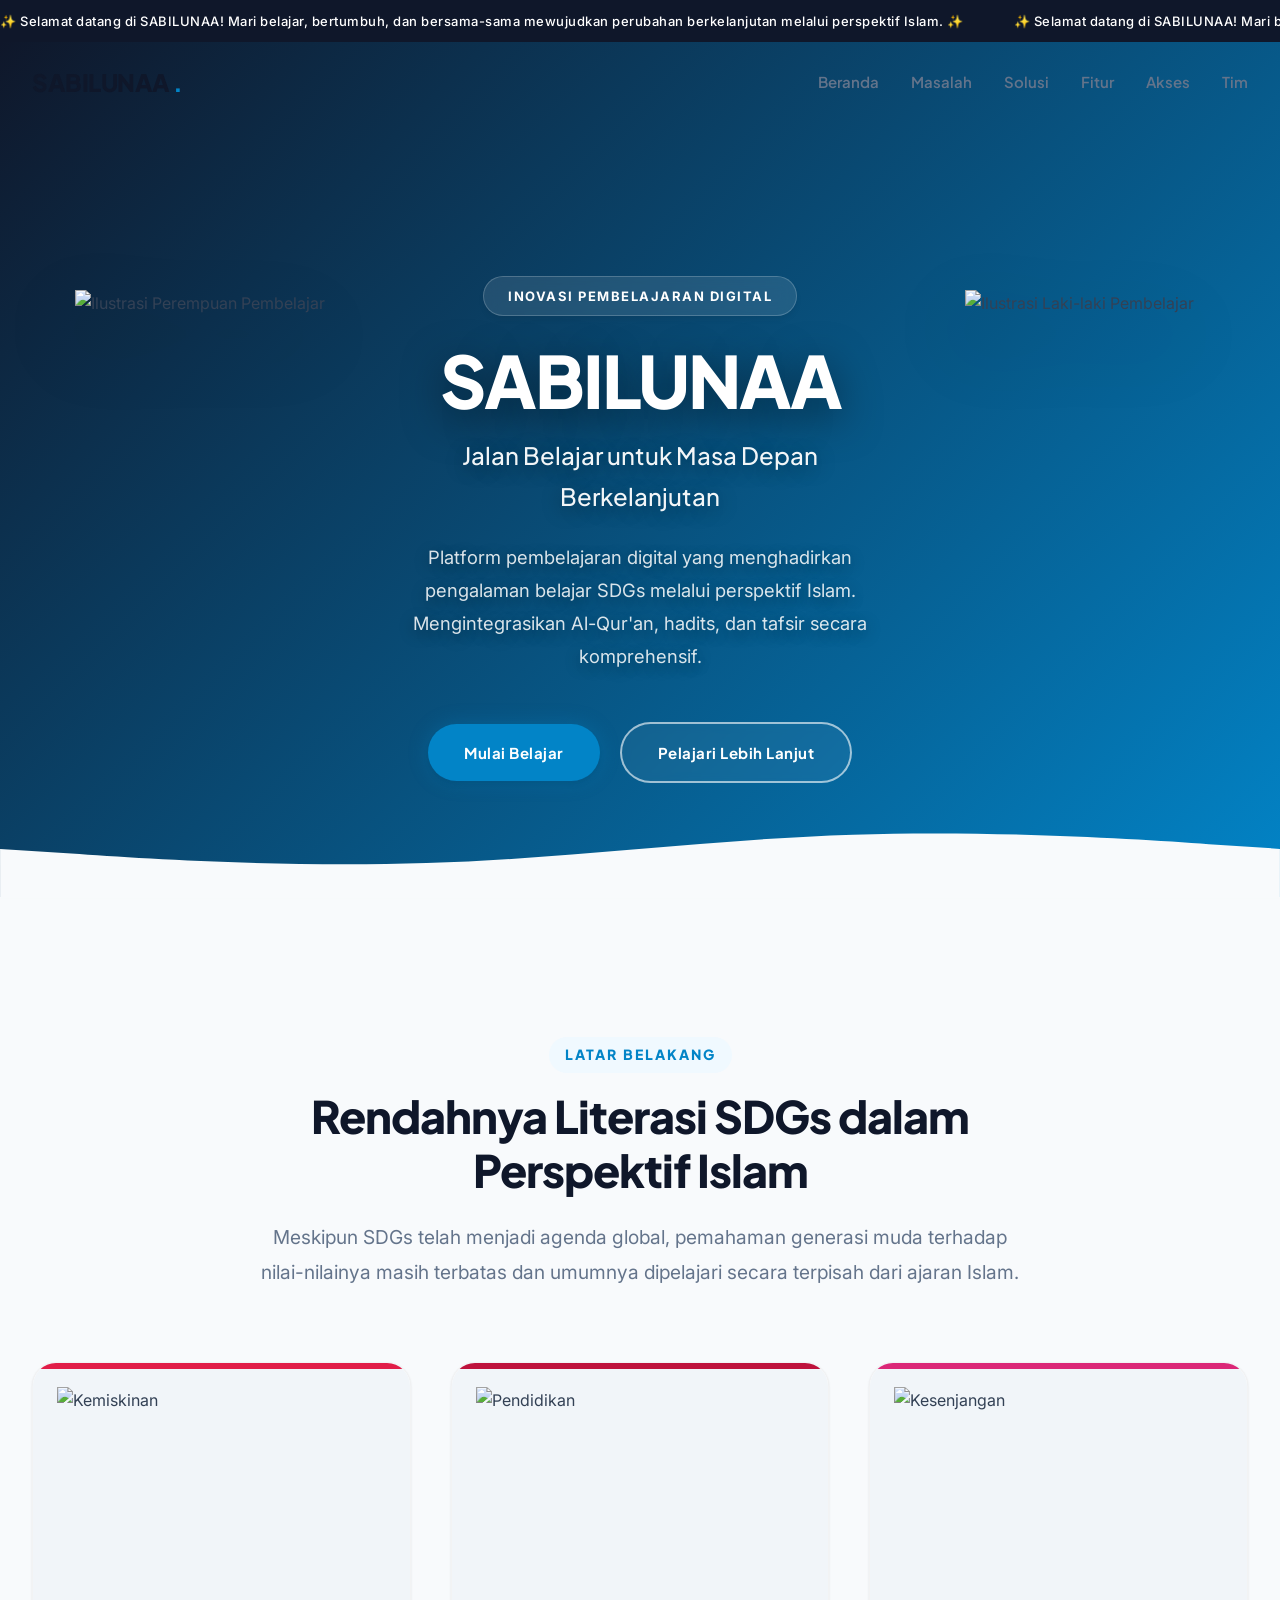
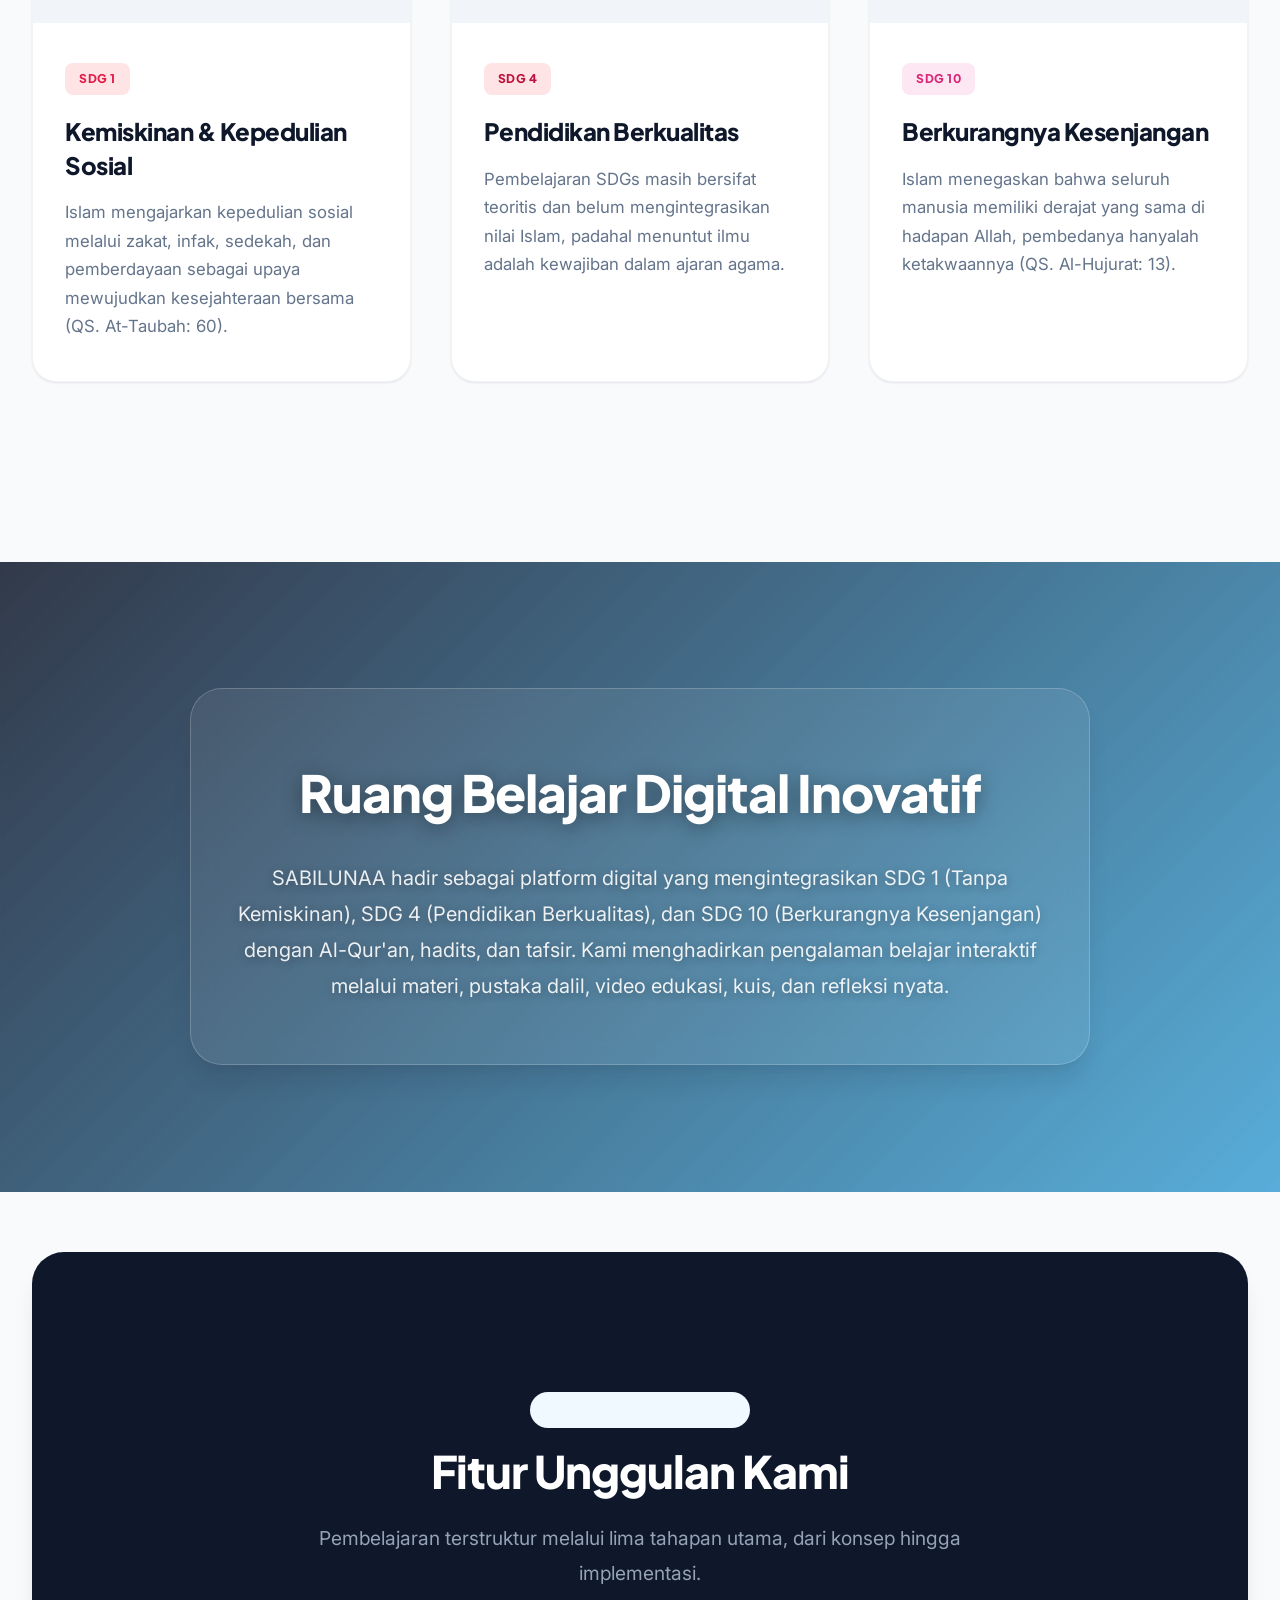
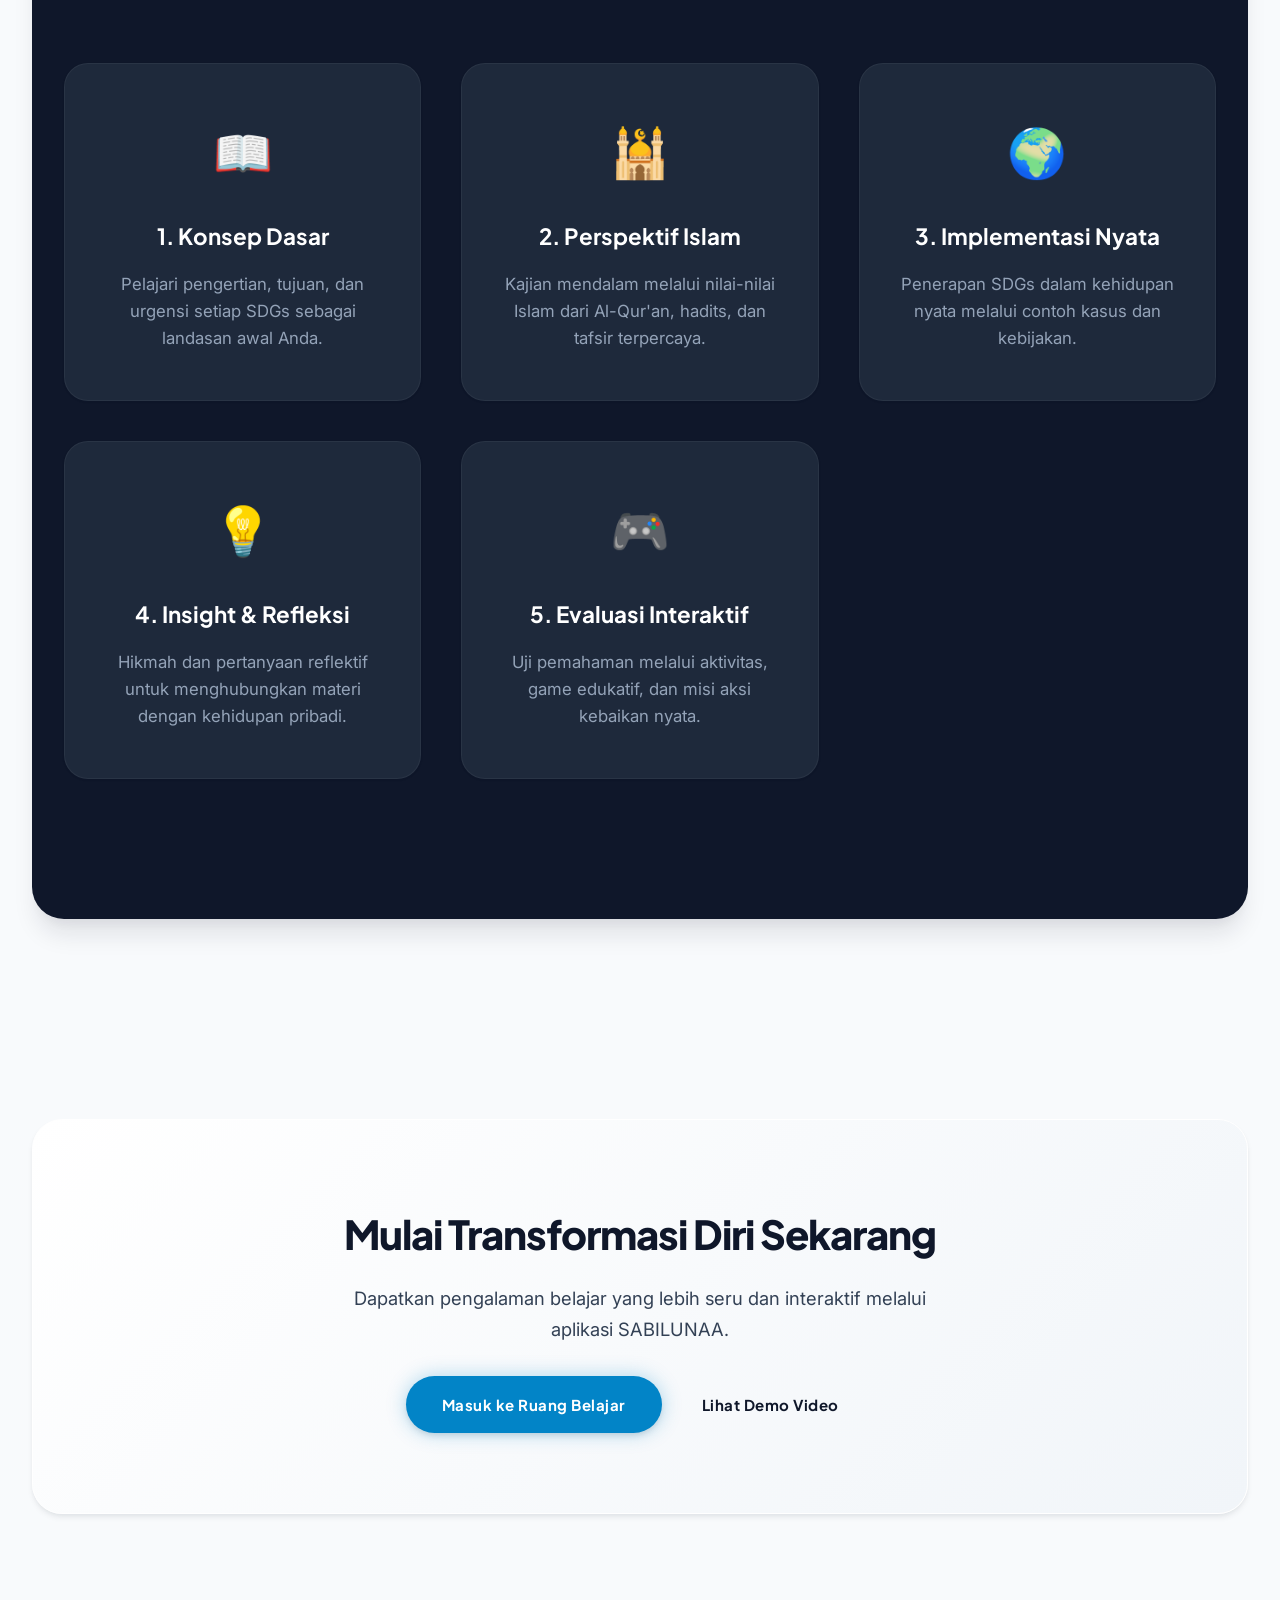
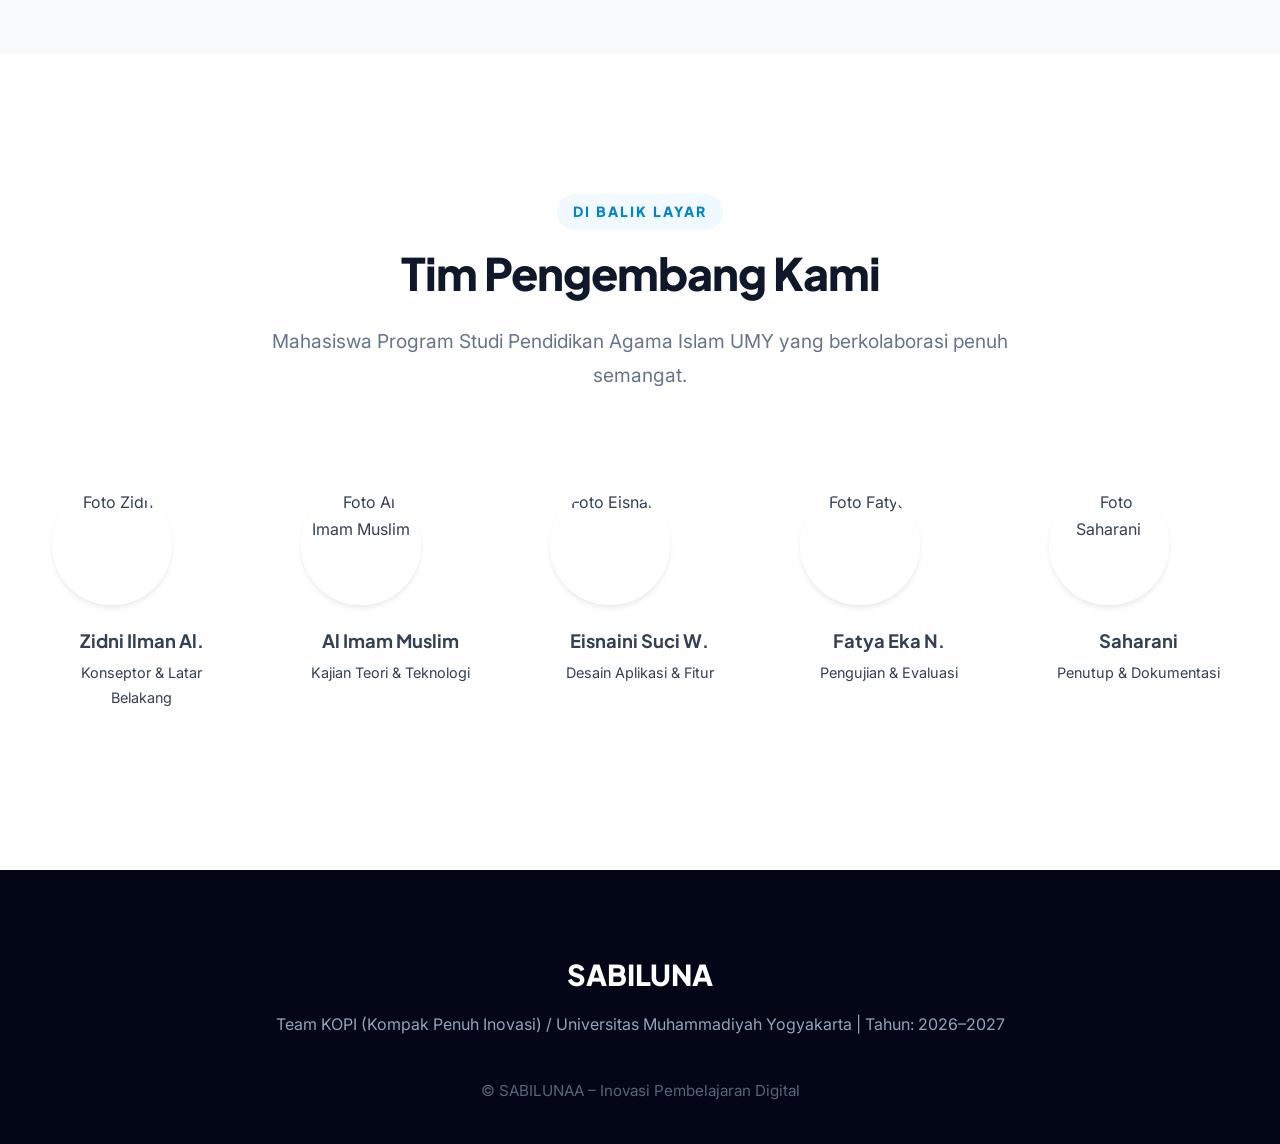
==== commit ae7b489a: "Update index.html" ====
--- a/index.html
+++ b/index.html
@@ -22,7 +22,7 @@
         </div>
     </div>
 
-    <!-- Navbar dengan efek Glassmorphism -->
+    <!-- Navbar dengan efek Glassmorphism & Logo -->
     <nav class="navbar" id="navbar">
         <div class="nav-container">
             <a href="#" class="logo">SABILUNAA <span class="dot">.</span></a>
@@ -67,7 +67,7 @@
         <!-- Gelombang dekorasi di bawah hero -->
         <div class="hero-wave">
             <svg viewBox="0 0 1440 120" xmlns="http://www.w3.org/2000/svg">
-                <path fill="#f8f9fa" d="M0,64L80,69.3C160,75,320,85,480,80C640,75,800,53,960,48C1120,43,1280,53,1360,58.7L1440,64L1440,120L1360,120C1280,120,1120,120,960,120C800,120,640,120,480,120C320,120,160,120,80,120L0,120Z"></path>
+                <path fill="#f8fafc" d="M0,64L80,69.3C160,75,320,85,480,80C640,75,800,53,960,48C1120,43,1280,53,1360,58.7L1440,64L1440,120L1360,120C1280,120,1120,120,960,120C800,120,640,120,480,120C320,120,160,120,80,120L0,120Z"></path>
             </svg>
         </div>
     </section>
@@ -80,34 +80,34 @@
             <p>Meskipun SDGs telah menjadi agenda global, pemahaman generasi muda terhadap nilai-nilainya masih terbatas dan umumnya dipelajari secara terpisah dari ajaran Islam.</p>
         </div>
         <div class="grid-3">
-            <div class="card card-masalah reveal-up" style="--card-color: #E5243B;">
+            <div class="card card-masalah reveal-up" style="--card-color: #e11d48;">
                 <div class="img-container">
                     <img src="https://i.ibb.co.com/p66vnRsb/Whats-App-Image-2026-07-31-at-20-19-43.jpg" alt="Kemiskinan">
                 </div>
                 <div class="card-content">
-                    <div class="sdg-tag" style="color: #E5243B; background: #fde8eb;">SDG 1</div>
+                    <div class="sdg-tag" style="color: #e11d48; background: #ffe4e6;">SDG 1</div>
                     <h3>Kemiskinan & Kepedulian Sosial</h3>
                     <p>Islam mengajarkan kepedulian sosial melalui zakat, infak, sedekah, dan pemberdayaan sebagai upaya mewujudkan kesejahteraan bersama (QS. At-Taubah: 60).</p>
                 </div>
             </div>
             
-            <div class="card card-masalah reveal-up" style="--card-color: #C5192D; transition-delay: 0.15s;">
+            <div class="card card-masalah reveal-up" style="--card-color: #be123c; transition-delay: 0.15s;">
                 <div class="img-container">
                     <img src="https://i.ibb.co.com/99DpQpZP/Whats-App-Image-2026-07-31-at-20-20-06.jpg" alt="Pendidikan">
                 </div>
                 <div class="card-content">
-                    <div class="sdg-tag" style="color: #C5192D; background: #fae6e8;">SDG 4</div>
+                    <div class="sdg-tag" style="color: #be123c; background: #ffe4e6;">SDG 4</div>
                     <h3>Pendidikan Berkualitas</h3>
                     <p>Pembelajaran SDGs masih bersifat teoritis dan belum mengintegrasikan nilai Islam, padahal menuntut ilmu adalah kewajiban dalam ajaran agama.</p>
                 </div>
             </div>
             
-            <div class="card card-masalah reveal-up" style="--card-color: #DD1367; transition-delay: 0.3s;">
+            <div class="card card-masalah reveal-up" style="--card-color: #db2777; transition-delay: 0.3s;">
                 <div class="img-container">
                     <img src="https://i.ibb.co.com/x8MtFFrB/Whats-App-Image-2026-07-31-at-20-20-20.jpg" alt="Kesenjangan">
                 </div>
                 <div class="card-content">
-                    <div class="sdg-tag" style="color: #DD1367; background: #fce7f0;">SDG 10</div>
+                    <div class="sdg-tag" style="color: #db2777; background: #fce7f3;">SDG 10</div>
                     <h3>Berkurangnya Kesenjangan</h3>
                     <p>Islam menegaskan bahwa seluruh manusia memiliki derajat yang sama di hadapan Allah, pembedanya hanyalah ketakwaannya (QS. Al-Hujurat: 13).</p>
                 </div>
@@ -115,39 +115,68 @@
         </div>
     </section>
 
-  <!-- Bagian 3: Solusi (Video Background) -->
+    <!-- Bagian 3: Solusi (Video Background) -->
     <section id="solusi" class="solusi-video-section">
-        
-        <!-- Video Latar Belakang -->
-        <!-- Catatan: Ganti URL di bagian src dengan link video SDG (format .mp4) milik Anda -->
         <video autoplay loop muted playsinline class="bg-video">
             <source src="https://cdn.pixabay.com/video/2020/05/11/38747-418873752_large.mp4" type="video/mp4">
         </video>
-        
-        <!-- Overlay (Lapisan Kaca Gelap agar Teks Terbaca) -->
         <div class="video-overlay"></div>
-
-        <!-- Konten Teks -->
         <div class="solution-wrapper reveal-up">
             <h2>Ruang Belajar Digital Inovatif</h2>
             <p class="solution-desc">SABILUNAA hadir sebagai platform digital yang mengintegrasikan SDG 1 (Tanpa Kemiskinan), SDG 4 (Pendidikan Berkualitas), dan SDG 10 (Berkurangnya Kesenjangan) dengan Al-Qur'an, hadits, dan tafsir. Kami menghadirkan pengalaman belajar interaktif melalui materi, pustaka dalil, video edukasi, kuis, dan refleksi nyata.</p>
         </div>
     </section>
 
+    <!-- Bagian 4: Fitur Utama -->
+    <section id="fitur" class="section-container bg-dark text-on-dark">
+        <div class="section-header reveal-up">
+            <span class="section-subtitle" style="color: var(--primary-light);">Eksplorasi Belajar</span>
+            <h2 style="color: white;">Fitur Unggulan Kami</h2>
+            <p style="color: var(--text-on-dark-muted);">Pembelajaran terstruktur melalui lima tahapan utama, dari konsep hingga implementasi.</p>
+        </div>
+        <div class="grid-3">
+            <div class="card card-fitur reveal-up">
+                <div class="icon">📖</div>
+                <h3>1. Konsep Dasar</h3>
+                <p>Pelajari pengertian, tujuan, dan urgensi setiap SDGs sebagai landasan awal Anda.</p>
+            </div>
+            <div class="card card-fitur reveal-up" style="transition-delay: 0.1s;">
+                <div class="icon">🕌</div>
+                <h3>2. Perspektif Islam</h3>
+                <p>Kajian mendalam melalui nilai-nilai Islam dari Al-Qur'an, hadits, dan tafsir terpercaya.</p>
+            </div>
+            <div class="card card-fitur reveal-up" style="transition-delay: 0.2s;">
+                <div class="icon">🌍</div>
+                <h3>3. Implementasi Nyata</h3>
+                <p>Penerapan SDGs dalam kehidupan nyata melalui contoh kasus dan kebijakan.</p>
+            </div>
+            <div class="card card-fitur reveal-up">
+                <div class="icon">💡</div>
+                <h3>4. Insight & Refleksi</h3>
+                <p>Hikmah dan pertanyaan reflektif untuk menghubungkan materi dengan kehidupan pribadi.</p>
+            </div>
+            <div class="card card-fitur reveal-up" style="transition-delay: 0.1s;">
+                <div class="icon">🎮</div>
+                <h3>5. Evaluasi Interaktif</h3>
+                <p>Uji pemahaman melalui aktivitas, game edukatif, dan misi aksi kebaikan nyata.</p>
+            </div>
+        </div>
+    </section>
+
     <!-- Bagian 5: Akses Produk -->
     <section id="akses" class="section-container bg-light">
-        <div class="cta-box text-center reveal-up">
+        <div class="cta-box reveal-up">
             <h2>Mulai Transformasi Diri Sekarang</h2>
-            <p>Dapatkan pengalaman belajar yang lebih seru dan interaktif melalui website SABILUNAA.</p>
-            <div class="hero-buttons" style="justify-content: center; margin-top: 30px;">
+            <p>Dapatkan pengalaman belajar yang lebih seru dan interaktif melalui aplikasi SABILUNAA.</p>
+            <div class="hero-buttons">
                 <a href="belajar.html" class="btn btn-primary">Masuk ke Ruang Belajar</a>
-                <a href="https://www.youtube.com/shorts/ogmZ8-EkV5E" target="_blank" class="btn btn-secondary">Lihat Demo Video</a>
+                <a href="https://www.youtube.com/shorts/ogmZ8-EkV5E" target="_blank" class="btn btn-outline-dark">Lihat Demo Video</a>
             </div>
         </div>
     </section>
 
     <!-- Bagian 6: Tim -->
-    <section id="tim" class="section-container bg-white">
+<section id="tim" class="section-container bg-white">
         <div class="section-header reveal-up">
             <span class="section-subtitle">Di Balik Layar</span>
             <h2>Tim Pengembang Kami</h2>
@@ -155,48 +184,52 @@
         </div>
         <div class="team-grid">
             <div class="team-card reveal-up">
-                <img src="https://i.ibb.co.com/GvK5dnpH/Whats-App-Image-2026-04-27-at-09-37-07.jpg" alt="Foto Halimah">
-                <h4>Halimah Aliya R.</h4>
+                <!-- Wrapper baru untuk efek bingkai animasi -->
+                <div class="team-img-wrapper">
+                    <img src="https://i.ibb.co.com/qMN8GB2X/foto-fikri.jpg" alt="Foto Zidni">
+                </div>
+                <h4>Zidni Ilman Al.</h4>
                 <p>Konseptor & Latar Belakang</p>
             </div>
             <div class="team-card reveal-up" style="transition-delay: 0.1s;">
-                <img src="https://i.ibb.co.com/gLV5JVzr/Whats-App-Image-2026-04-27-at-11-18-32.jpg" alt="Foto Indah">
-                <h4>Indah Rahmatul K.</h4>
+                <div class="team-img-wrapper">
+                    <img src="https://i.ibb.co.com/BHLWh8mw/Whats-App-Image-2026-08-03-at-07-38-11.jpg" alt="Foto Al Imam Muslim">
+                </div>
+                <h4>Al Imam Muslim</h4>
                 <p>Kajian Teori & Teknologi</p>
             </div>
             <div class="team-card reveal-up" style="transition-delay: 0.2s;">
-                <img src="https://i.ibb.co.com/3YNSNnKv/Whats-App-Image-2026-04-27-at-09-41-44.jpg" alt="Foto Aulia">
-                <h4>Aulia Khoirunnisa</h4>
+                <div class="team-img-wrapper">
+                    <img src="https://i.ibb.co.com/3mkQJ5Z5/Whats-App-Image-2026-08-03-at-07-00-11.jpg" alt="Foto Eisnaini">
+                </div>
+                <h4>Eisnaini Suci W.</h4>
                 <p>Desain Aplikasi & Fitur</p>
             </div>
-            <div class="team-card reveal-up" style="transition-delay: 0.3s;">
-                <img src="https://i.ibb.co.com/fzsyxNFp/Whats-App-Image-2026-04-27-at-11-19-43.jpg" alt="Foto Habibi">
-                <h4>Habibi</h4>
-                <p>Pengembang & Metodologi</p>
-            </div>
             <div class="team-card reveal-up" style="transition-delay: 0.4s;">
-                <img src="https://i.ibb.co.com/tpnbdjBc/Whats-App-Image-2026-04-28-at-12-46-17.jpg" alt="Foto Fatya">
+                <div class="team-img-wrapper">
+                    <img src="https://i.ibb.co.com/tpnbdjBc/Whats-App-Image-2026-04-28-at-12-46-17.jpg" alt="Foto Fatya">
+                </div>
                 <h4>Fatya Eka N.</h4>
                 <p>Pengujian & Evaluasi</p>
             </div>
             <div class="team-card reveal-up" style="transition-delay: 0.5s;">
-                <img src="https://i.ibb.co.com/4wW0nLyC/Whats-App-Image-2026-04-27-at-11-18-08.jpg" alt="Foto Zildjian">
-                <h4>Zildjian Syahrul M.</h4>
+                <div class="team-img-wrapper">
+                    <img src="https://i.ibb.co.com/4wW0nLyC/Whats-App-Image-2026-04-27-at-11-18-08.jpg" alt="Foto Saharani">
+                </div>
+                <h4>Saharani</h4>
                 <p>Penutup & Dokumentasi</p>
             </div>
         </div>
     </section>
-
-
     <!-- Footer -->
     <footer>
         <div class="footer-content">
-            <h3>SABILUNAA</h3>
-            <p>Team KOPI (Kompak Penuh Inovasi) / Universitas Muhamaddiyah Yogyakarta | Tahun: 2026–2027</p>
+            <h3>SABILUNA</h3>
+            <p>Team KOPI (Kompak Penuh Inovasi) / Universitas Muhammadiyah Yogyakarta | Tahun: 2026–2027</p>
             <p class="footer-copy">© SABILUNAA – Inovasi Pembelajaran Digital</p>
         </div>
     </footer>
 
     <script src="script.js"></script>
 </body>
-</html>+</html>
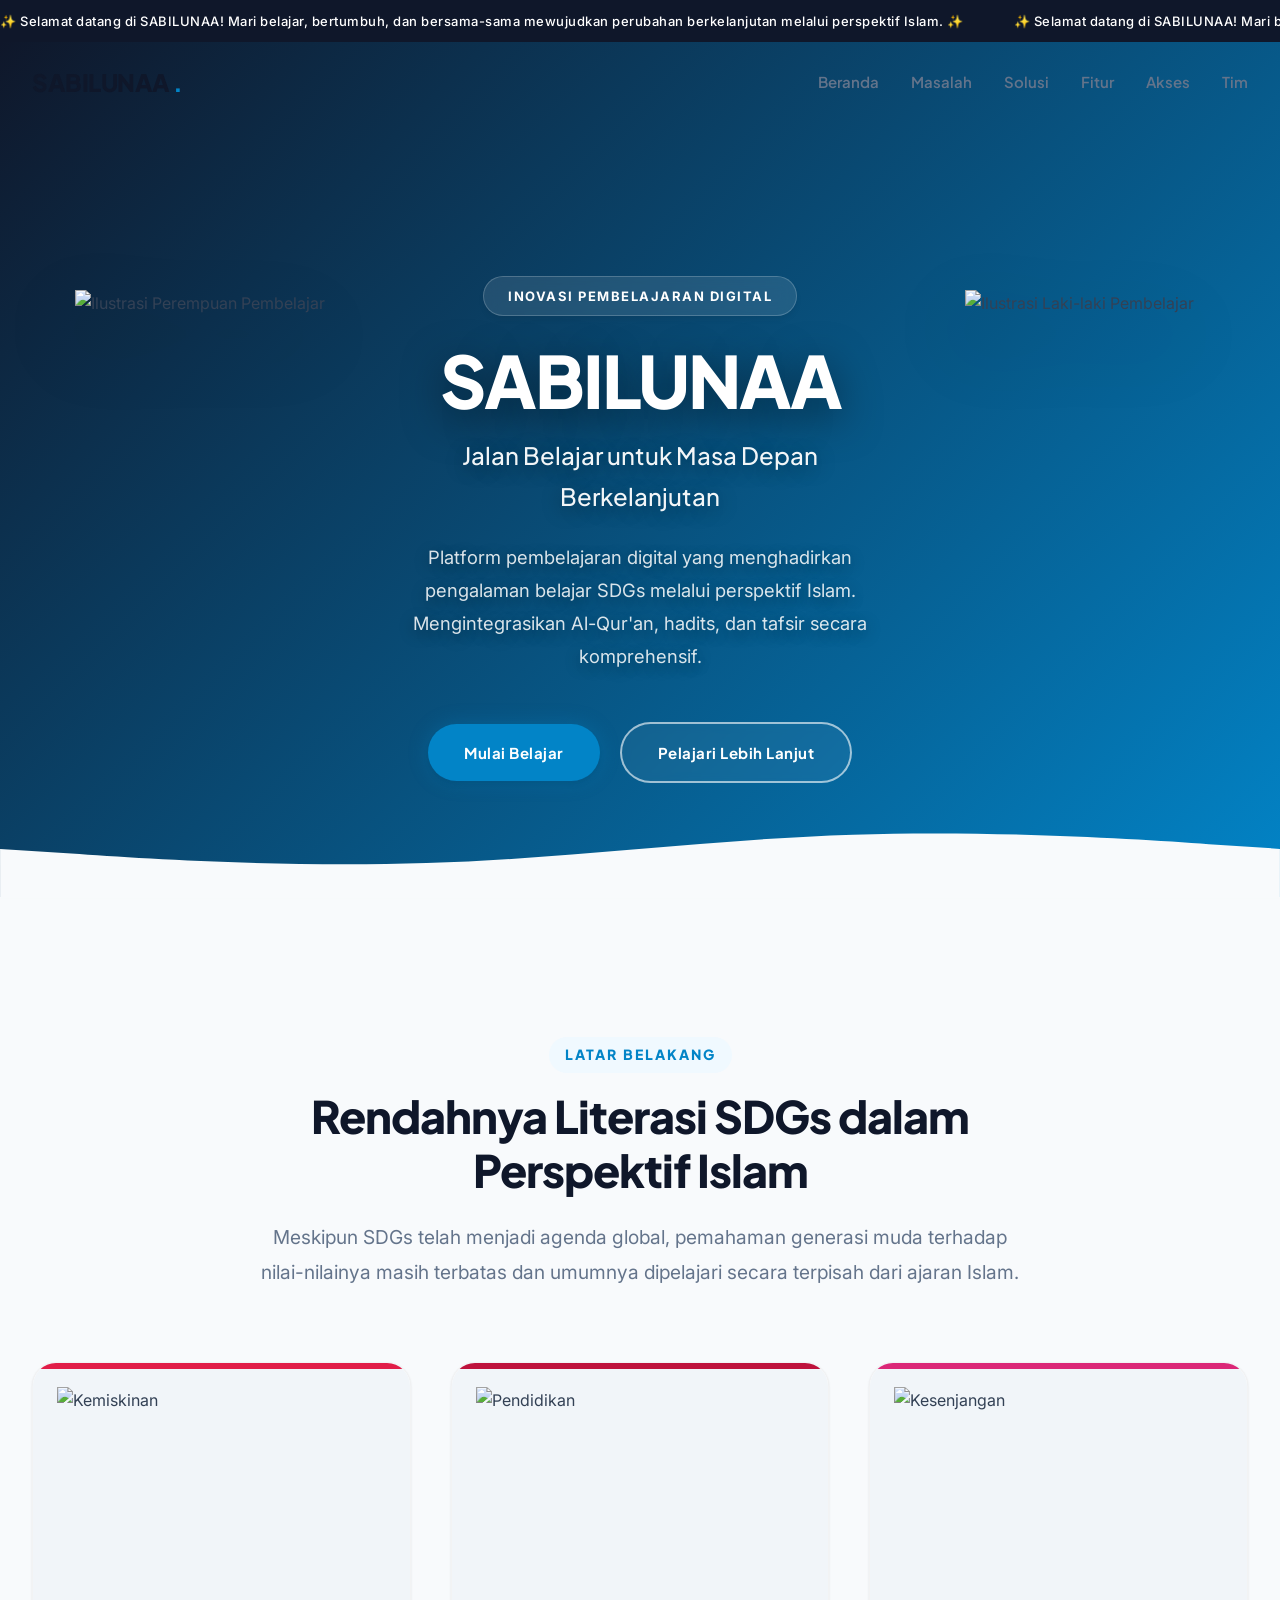
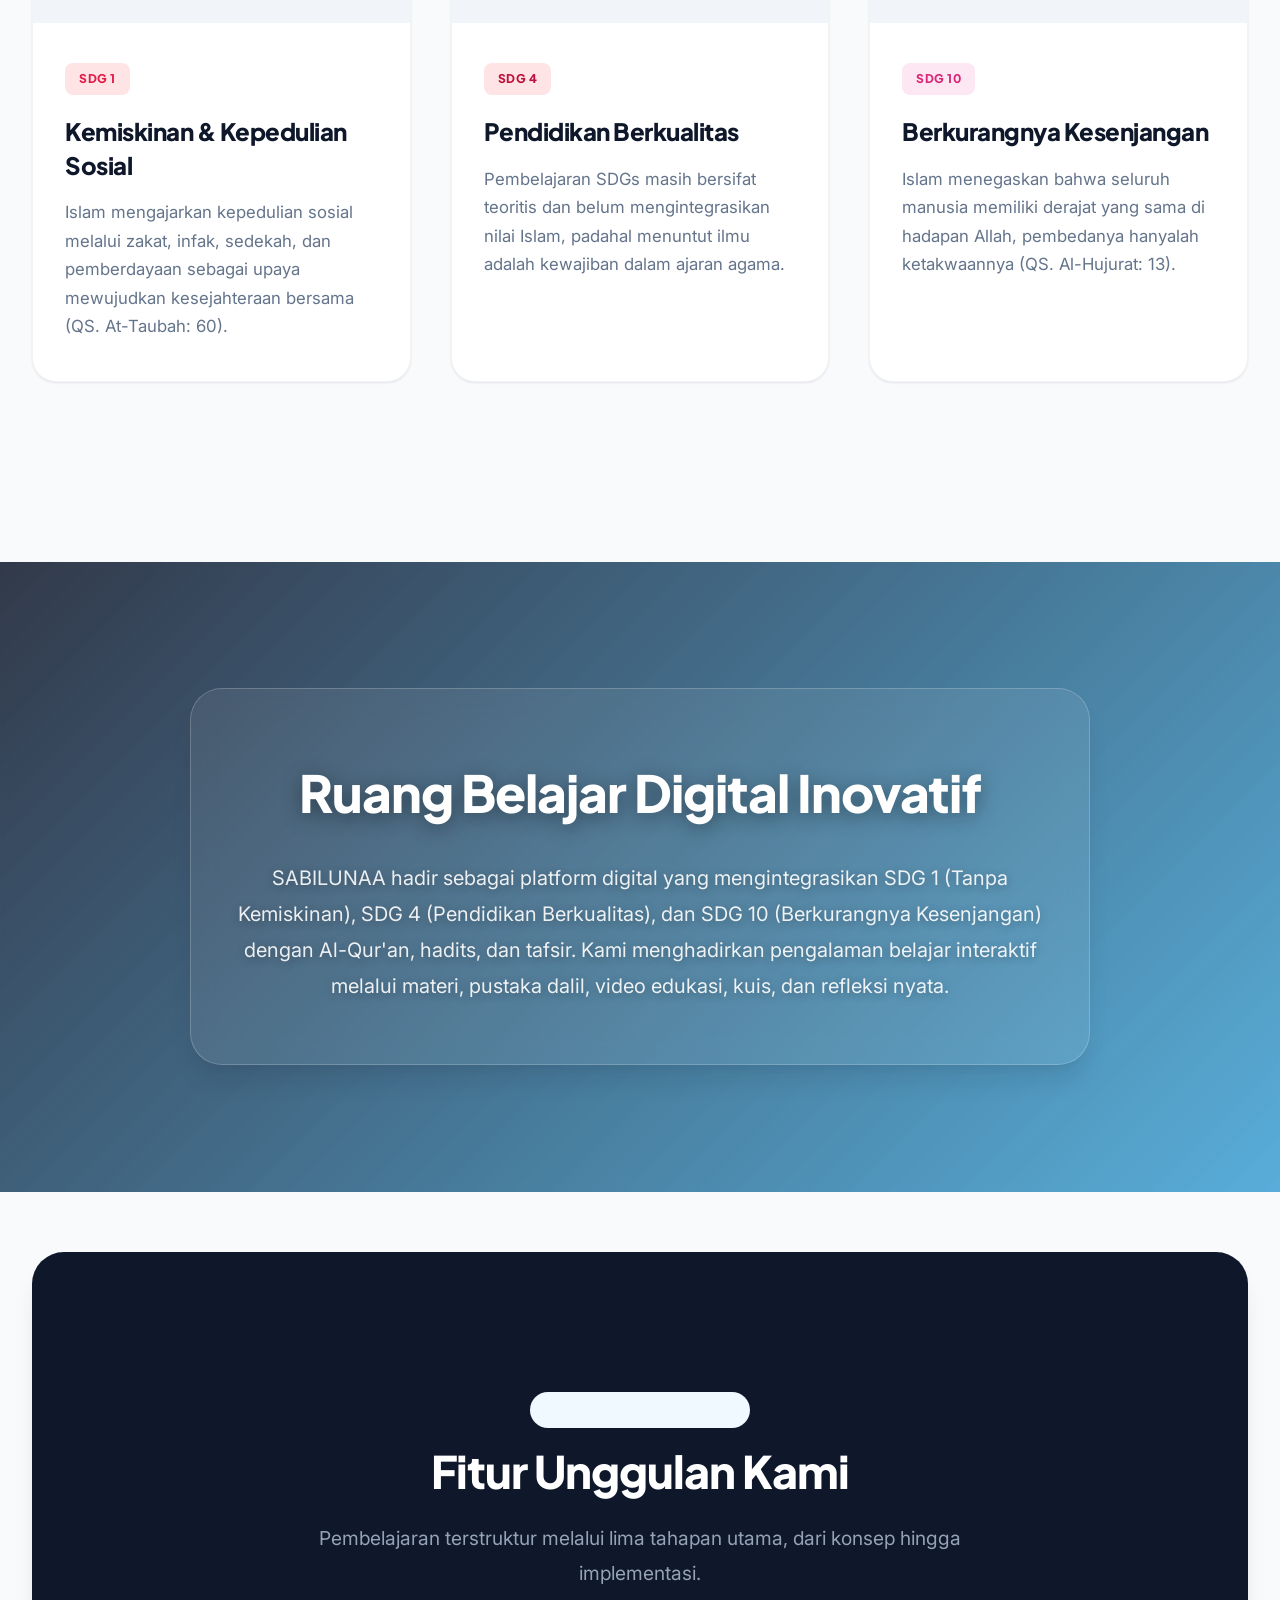
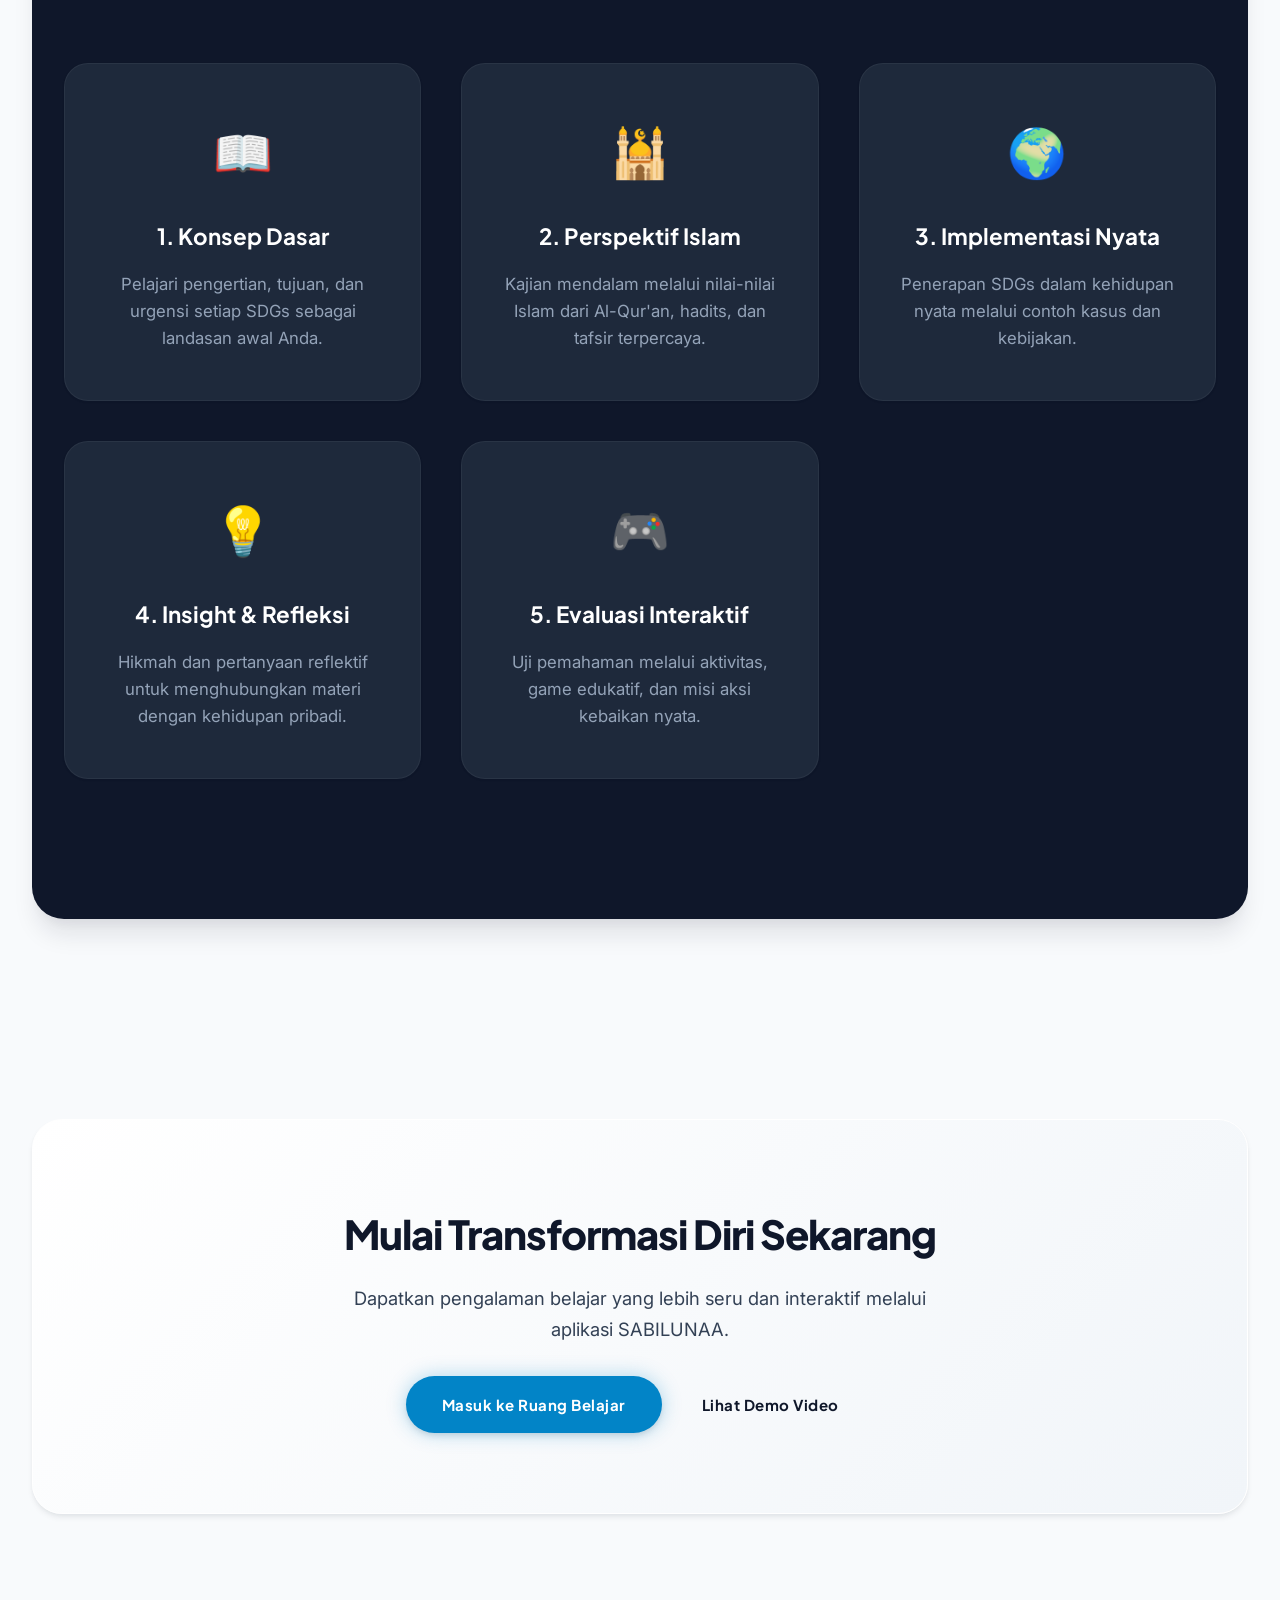
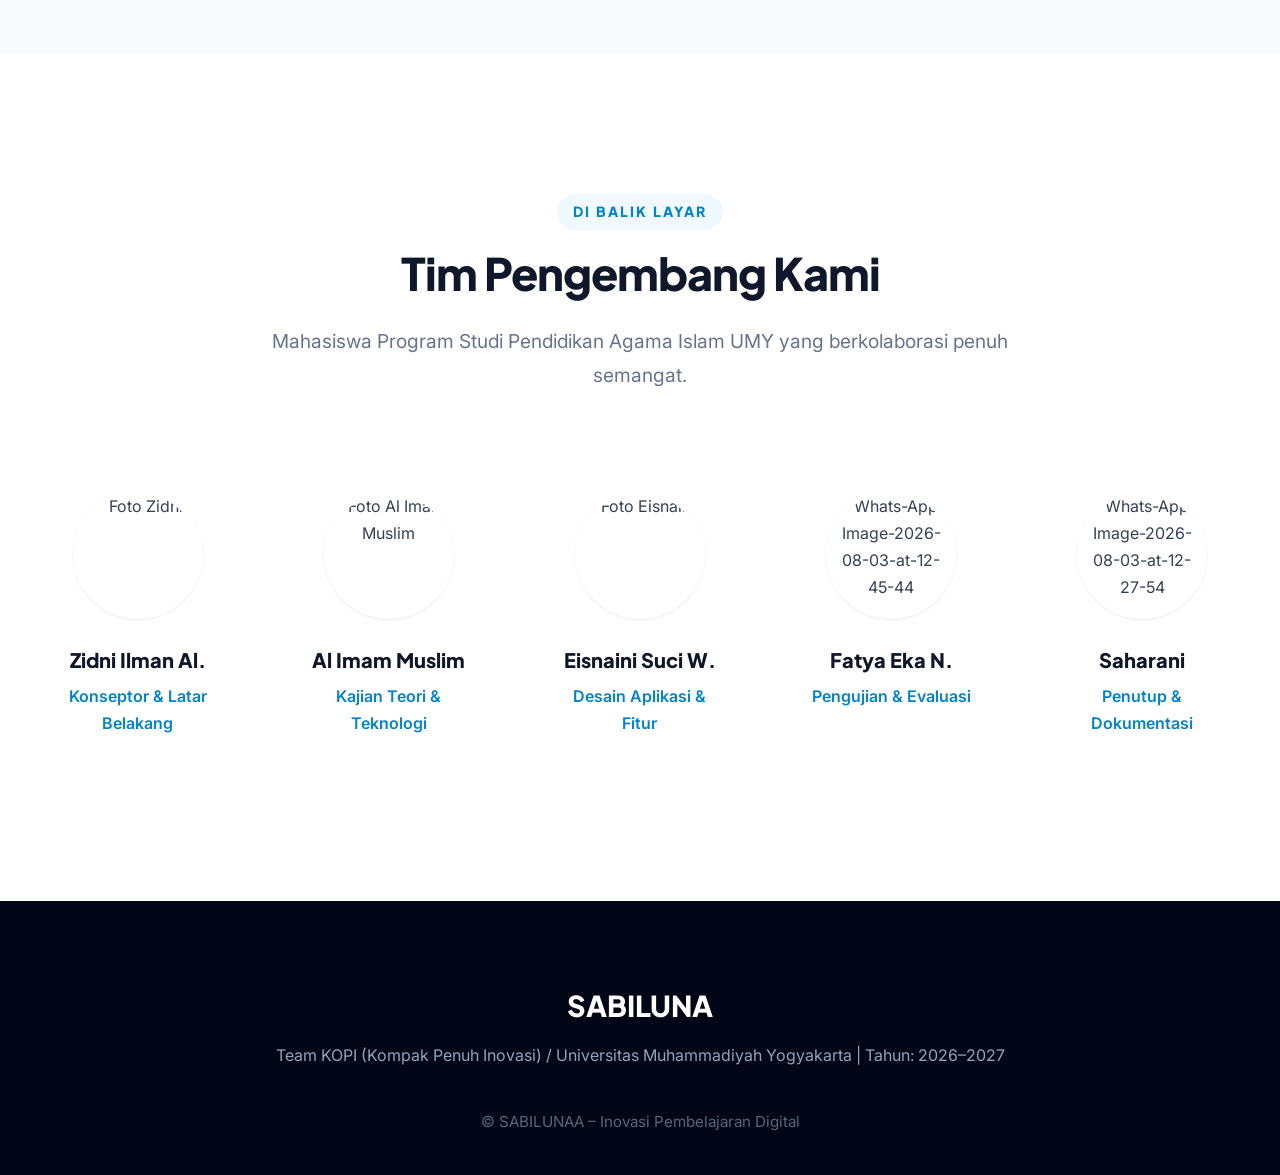
==== commit 400ca056: "Update index.html" ====
--- a/index.html
+++ b/index.html
@@ -207,14 +207,14 @@
             </div>
             <div class="team-card reveal-up" style="transition-delay: 0.4s;">
                 <div class="team-img-wrapper">
-                    <img src="https://i.ibb.co.com/tpnbdjBc/Whats-App-Image-2026-04-28-at-12-46-17.jpg" alt="Foto Fatya">
+                    <img src=https://i.ibb.co.com/Mxt78kZr/Whats-App-Image-2026-08-03-at-12-45-44.jpg" alt="Whats-App-Image-2026-08-03-at-12-45-44" border="0"></a>
                 </div>
                 <h4>Fatya Eka N.</h4>
                 <p>Pengujian & Evaluasi</p>
             </div>
             <div class="team-card reveal-up" style="transition-delay: 0.5s;">
                 <div class="team-img-wrapper">
-                    <img src="https://i.ibb.co.com/4wW0nLyC/Whats-App-Image-2026-04-27-at-11-18-08.jpg" alt="Foto Saharani">
+                    <img src=https://i.ibb.co.com/KxDkWMQ4/Whats-App-Image-2026-08-03-at-12-27-54.jpg" alt="Whats-App-Image-2026-08-03-at-12-27-54" border="0"></a>
                 </div>
                 <h4>Saharani</h4>
                 <p>Penutup & Dokumentasi</p>
--- a/style.css
+++ b/style.css
@@ -519,12 +519,71 @@
 .cta-box { background: linear-gradient(135deg, #ffffff, #f1f5f9); padding: 80px 40px; border-radius: 30px; box-shadow: var(--shadow-md); border: 1px solid white; }
 .cta-box h2 { font-size: 2.5rem; font-weight: 800; margin-bottom: 15px; }
 
-.team-grid { display: grid; grid-template-columns: repeat(auto-fit, minmax(180px, 1fr)); gap: 30px; }
-.team-card { background-color: transparent; text-align: center; transition: var(--transition-bounce); padding: 20px; }
-.team-card:hover { transform: translateY(-8px); }
-.team-card img { width: 120px; height: 120px; border-radius: var(--radius-full); object-fit: cover; margin-bottom: 20px; box-shadow: var(--shadow-md); border: 4px solid white; }
-.team-card h4 { color: var(--text-primary); font-size: 1.15rem; font-weight: 700;}
-.team-card p { font-size: 0.9rem; color: var(--text-secondary); margin-top: 5px;}
+.team-grid { display: grid; grid-template-columns: repeat(auto-fit, minmax(200px, 1fr)); gap: 40px; }
+.team-card { background-color: transparent; text-align: center; transition: var(--transition-bounce); padding: 24px; }
+.team-card:hover { transform: translateY(-10px); }
+
+/* --- BINGKAI ANIMASI UI MODERN --- */
+.team-img-wrapper {
+    position: relative;
+    width: 130px;
+    height: 130px;
+    margin: 0 auto 24px auto; /* Memastikan posisi tepat di tengah */
+    z-index: 1;
+}
+
+/* Lingkaran gradasi yang berputar di belakang foto */
+.team-img-wrapper::before {
+    content: '';
+    position: absolute;
+    top: -6px; left: -6px; right: -6px; bottom: -6px;
+    border-radius: 50%;
+    /* Gradasi warna yang memutar */
+    background: conic-gradient(
+        var(--primary) 0%, 
+        var(--secondary) 25%, 
+        var(--accent) 50%, 
+        var(--primary-dark) 75%, 
+        var(--primary) 100%
+    );
+    animation: spin-frame 4s linear infinite;
+    z-index: -1;
+    transition: var(--transition-smooth);
+}
+
+@keyframes spin-frame {
+    0% { transform: rotate(0deg); }
+    100% { transform: rotate(360deg); }
+}
+
+/* Penyesuaian Foto Inti */
+.team-card img { 
+    width: 130px; 
+    height: 130px; 
+    border-radius: 50%; 
+    object-fit: cover; 
+    object-position: top center; 
+    box-shadow: var(--shadow-sm); 
+    border: 4px solid var(--bg-card); /* Bingkai putih membatasi foto dan gradasi */
+    transition: var(--transition-bounce);
+    display: block;
+    position: relative;
+    z-index: 2;
+}
+
+/* Efek saat card disentuh/hover */
+.team-card:hover img { 
+    transform: scale(1.05); 
+}
+
+/* Mempercepat putaran gradasi dan memunculkan efek bercahaya (glow) saat disentuh */
+.team-card:hover .team-img-wrapper::before {
+    animation: spin-frame 1.5s linear infinite; 
+    filter: blur(6px); 
+}
+
+.team-card h4 { color: var(--text-heading); font-size: 1.25rem; font-weight: 800; margin-bottom: 6px;}
+.team-card p { font-size: 1rem; color: var(--primary); font-weight: 600;}
 
 /* =========================================
    FOOTER
@@ -670,4 +729,4 @@
     .lms-content { padding: 32px 24px; }
     .materi-teks h3 { font-size: 1.4rem; }
     .materi-teks p, .materi-teks ul { font-size: 1rem; }
-}+}
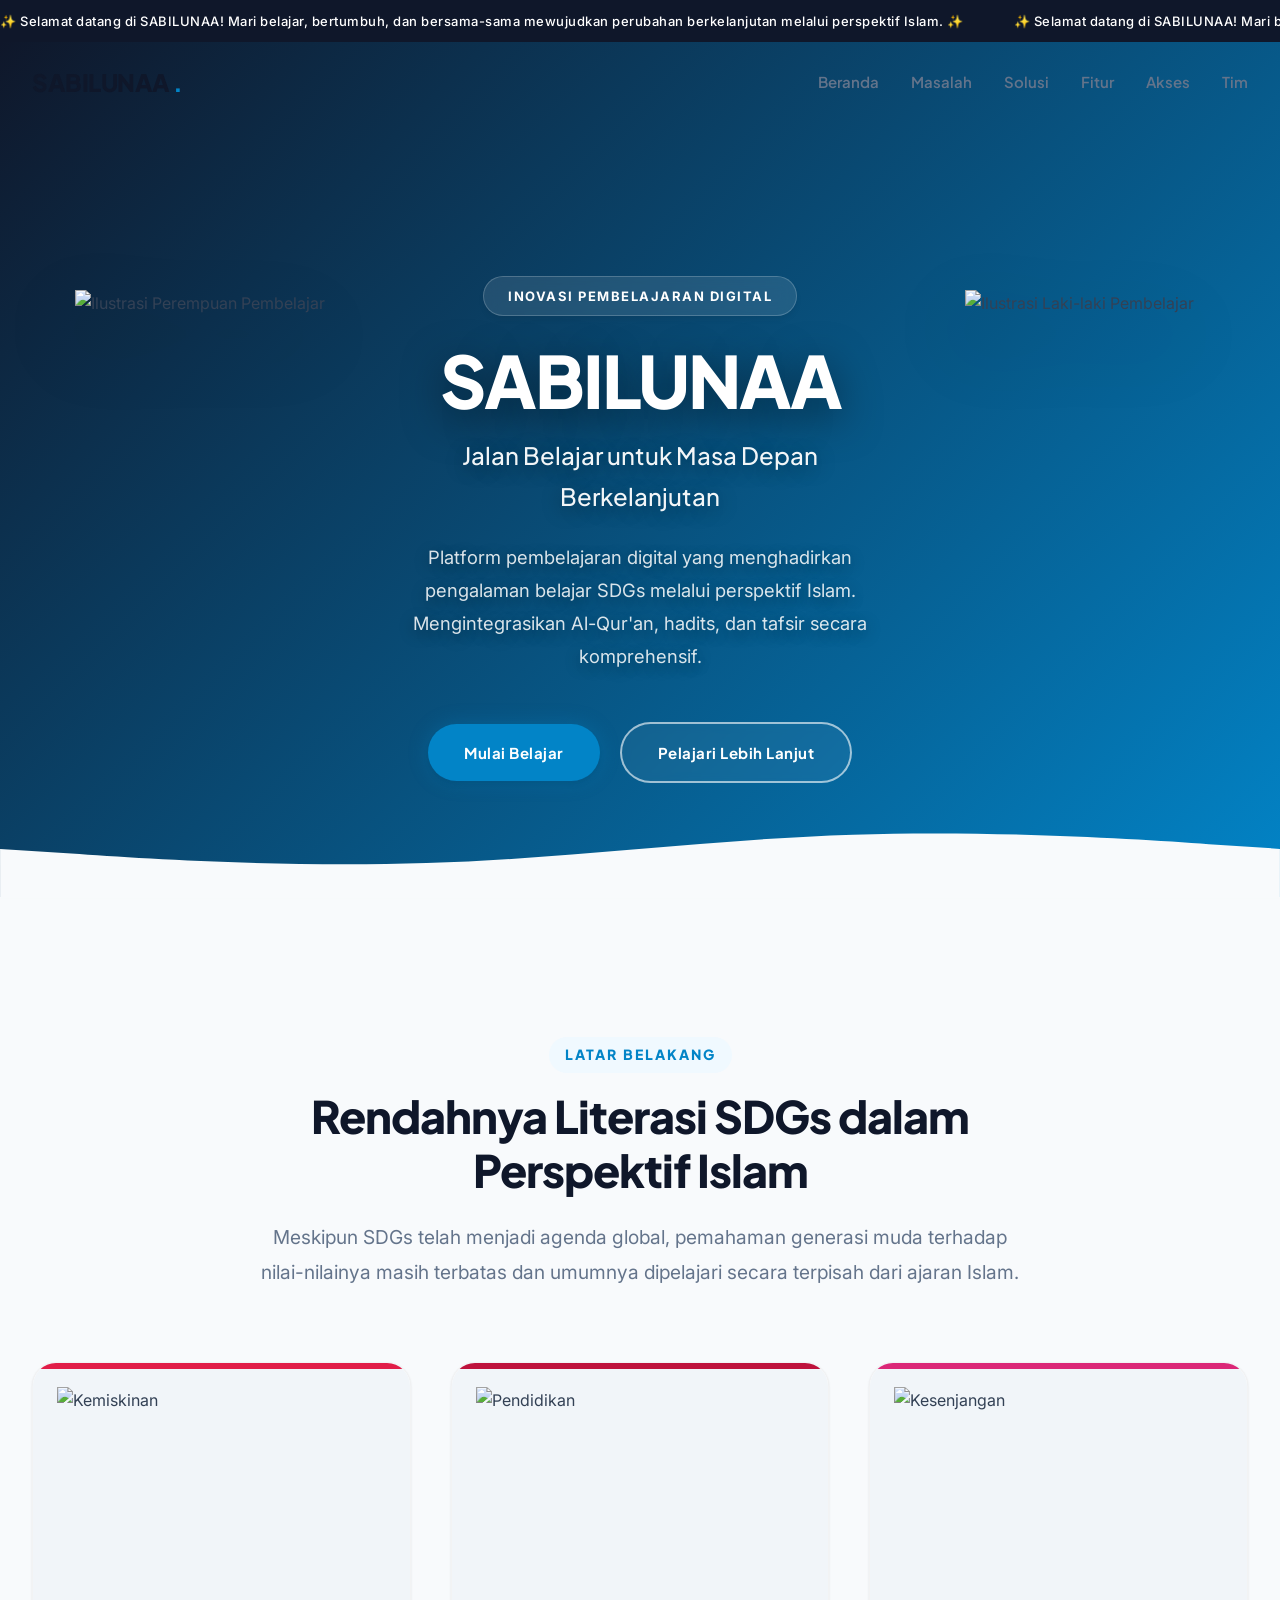
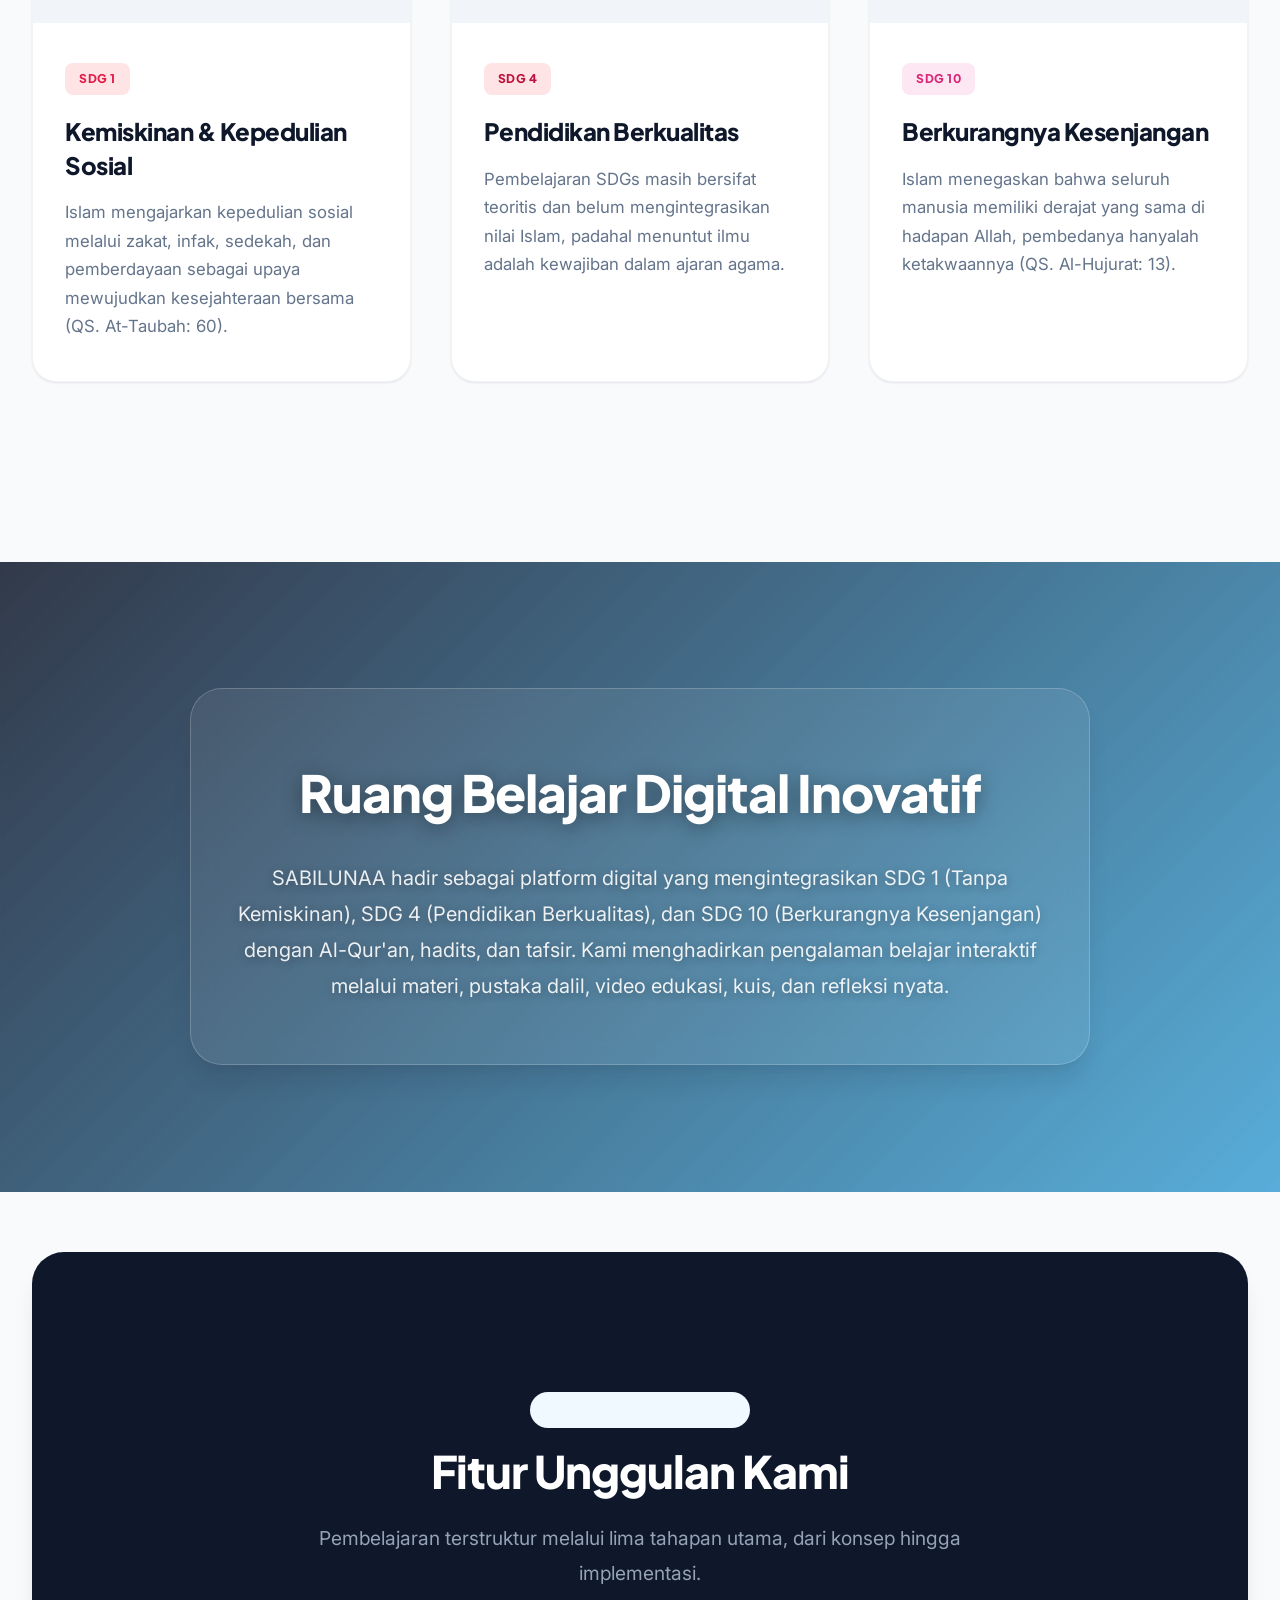
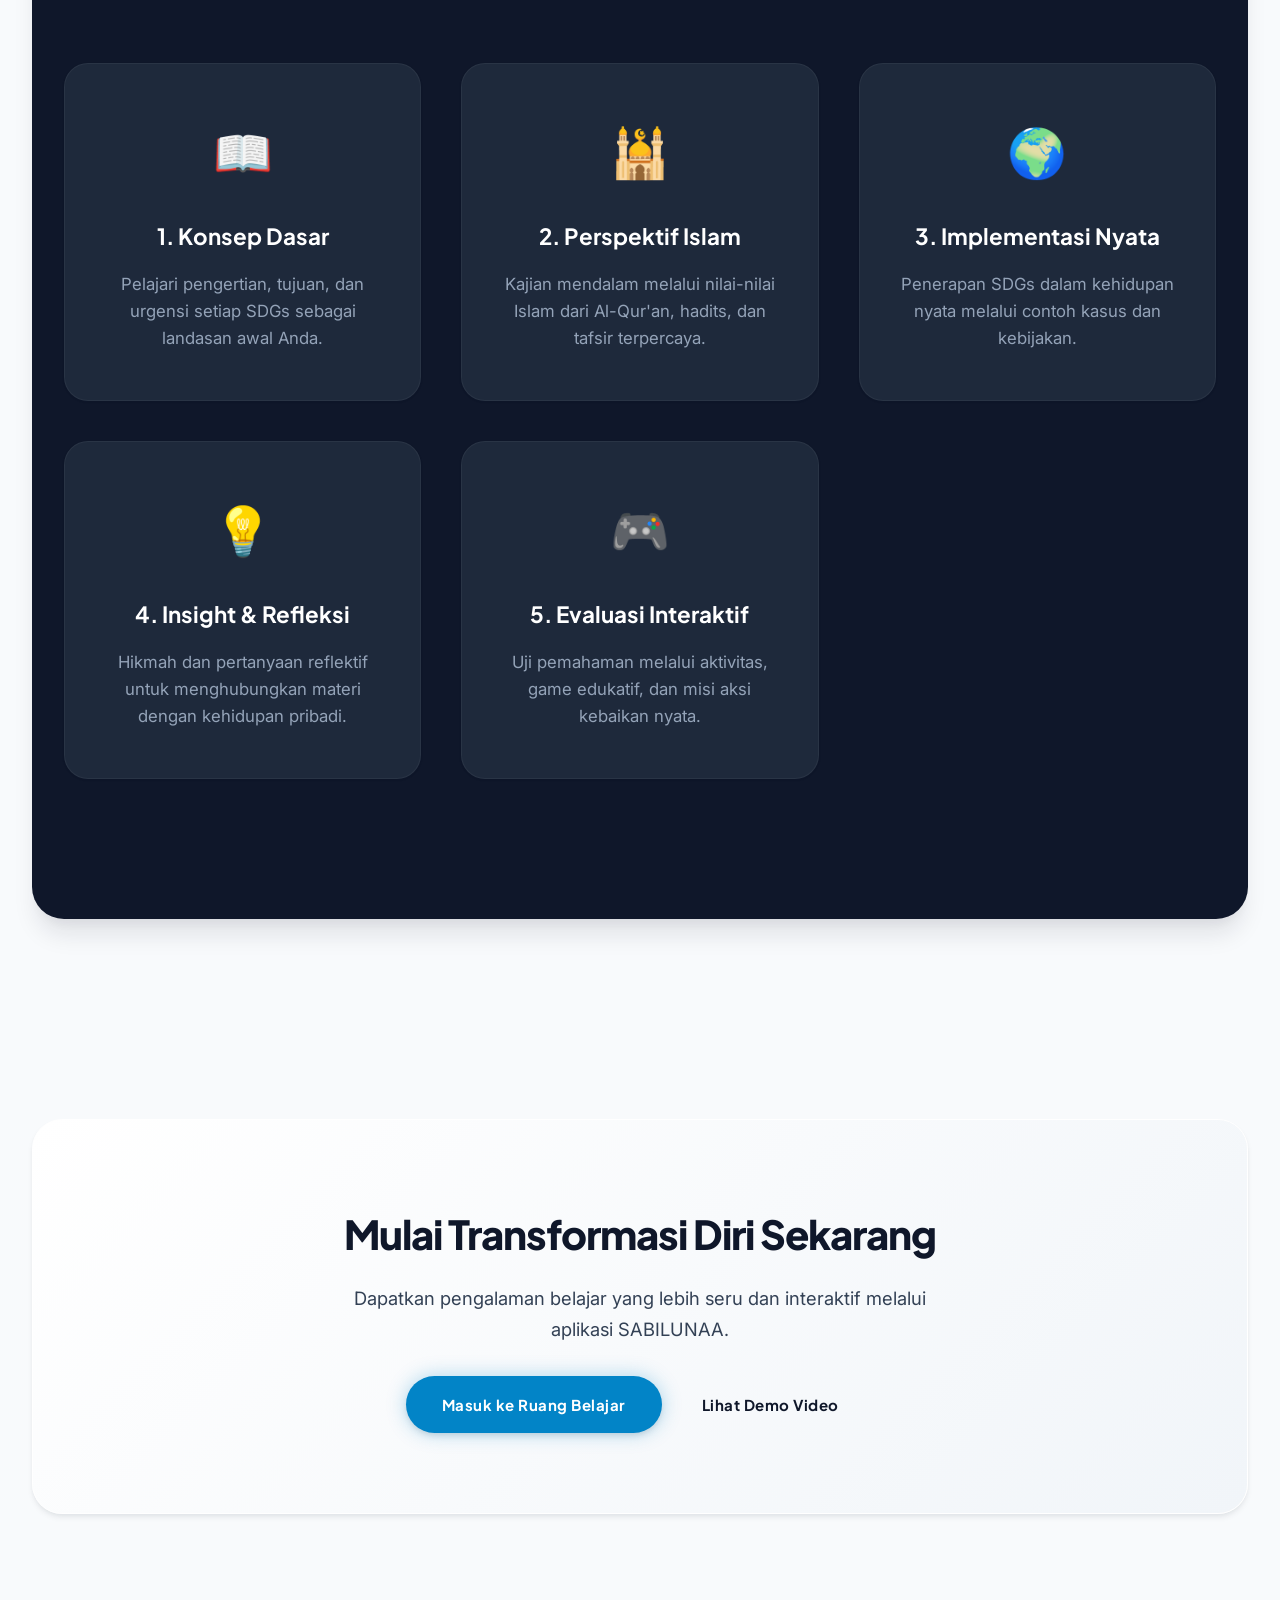
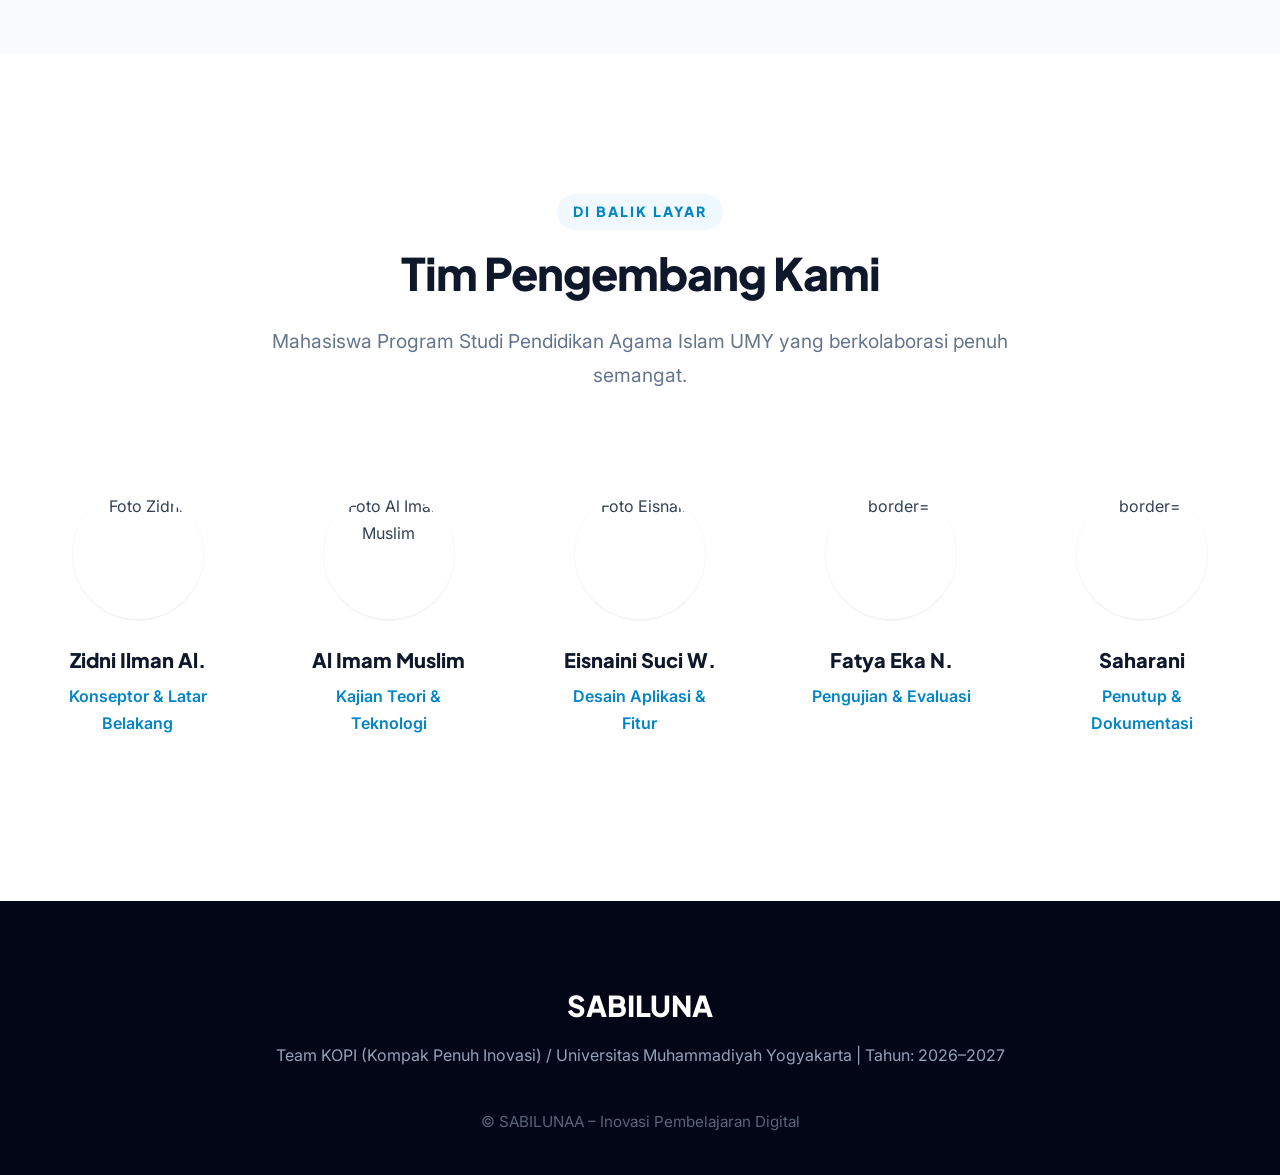
==== commit 8911966b: "Update index.html" ====
--- a/index.html
+++ b/index.html
@@ -207,14 +207,14 @@
             </div>
             <div class="team-card reveal-up" style="transition-delay: 0.4s;">
                 <div class="team-img-wrapper">
-                    <img src=https://i.ibb.co.com/Mxt78kZr/Whats-App-Image-2026-08-03-at-12-45-44.jpg" alt="Whats-App-Image-2026-08-03-at-12-45-44" border="0"></a>
+                    <img src=https://i.ibb.co.com/Mxt78kZr/Whats-App-Image-2026-08-03-at-12-45-44.jpg" alt="border="0"></a>
                 </div>
                 <h4>Fatya Eka N.</h4>
                 <p>Pengujian & Evaluasi</p>
             </div>
             <div class="team-card reveal-up" style="transition-delay: 0.5s;">
                 <div class="team-img-wrapper">
-                    <img src=https://i.ibb.co.com/KxDkWMQ4/Whats-App-Image-2026-08-03-at-12-27-54.jpg" alt="Whats-App-Image-2026-08-03-at-12-27-54" border="0"></a>
+                    <img src=https://i.ibb.co.com/KxDkWMQ4/Whats-App-Image-2026-08-03-at-12-27-54.jpg" alt=" border="0"></a>
                 </div>
                 <h4>Saharani</h4>
                 <p>Penutup & Dokumentasi</p>
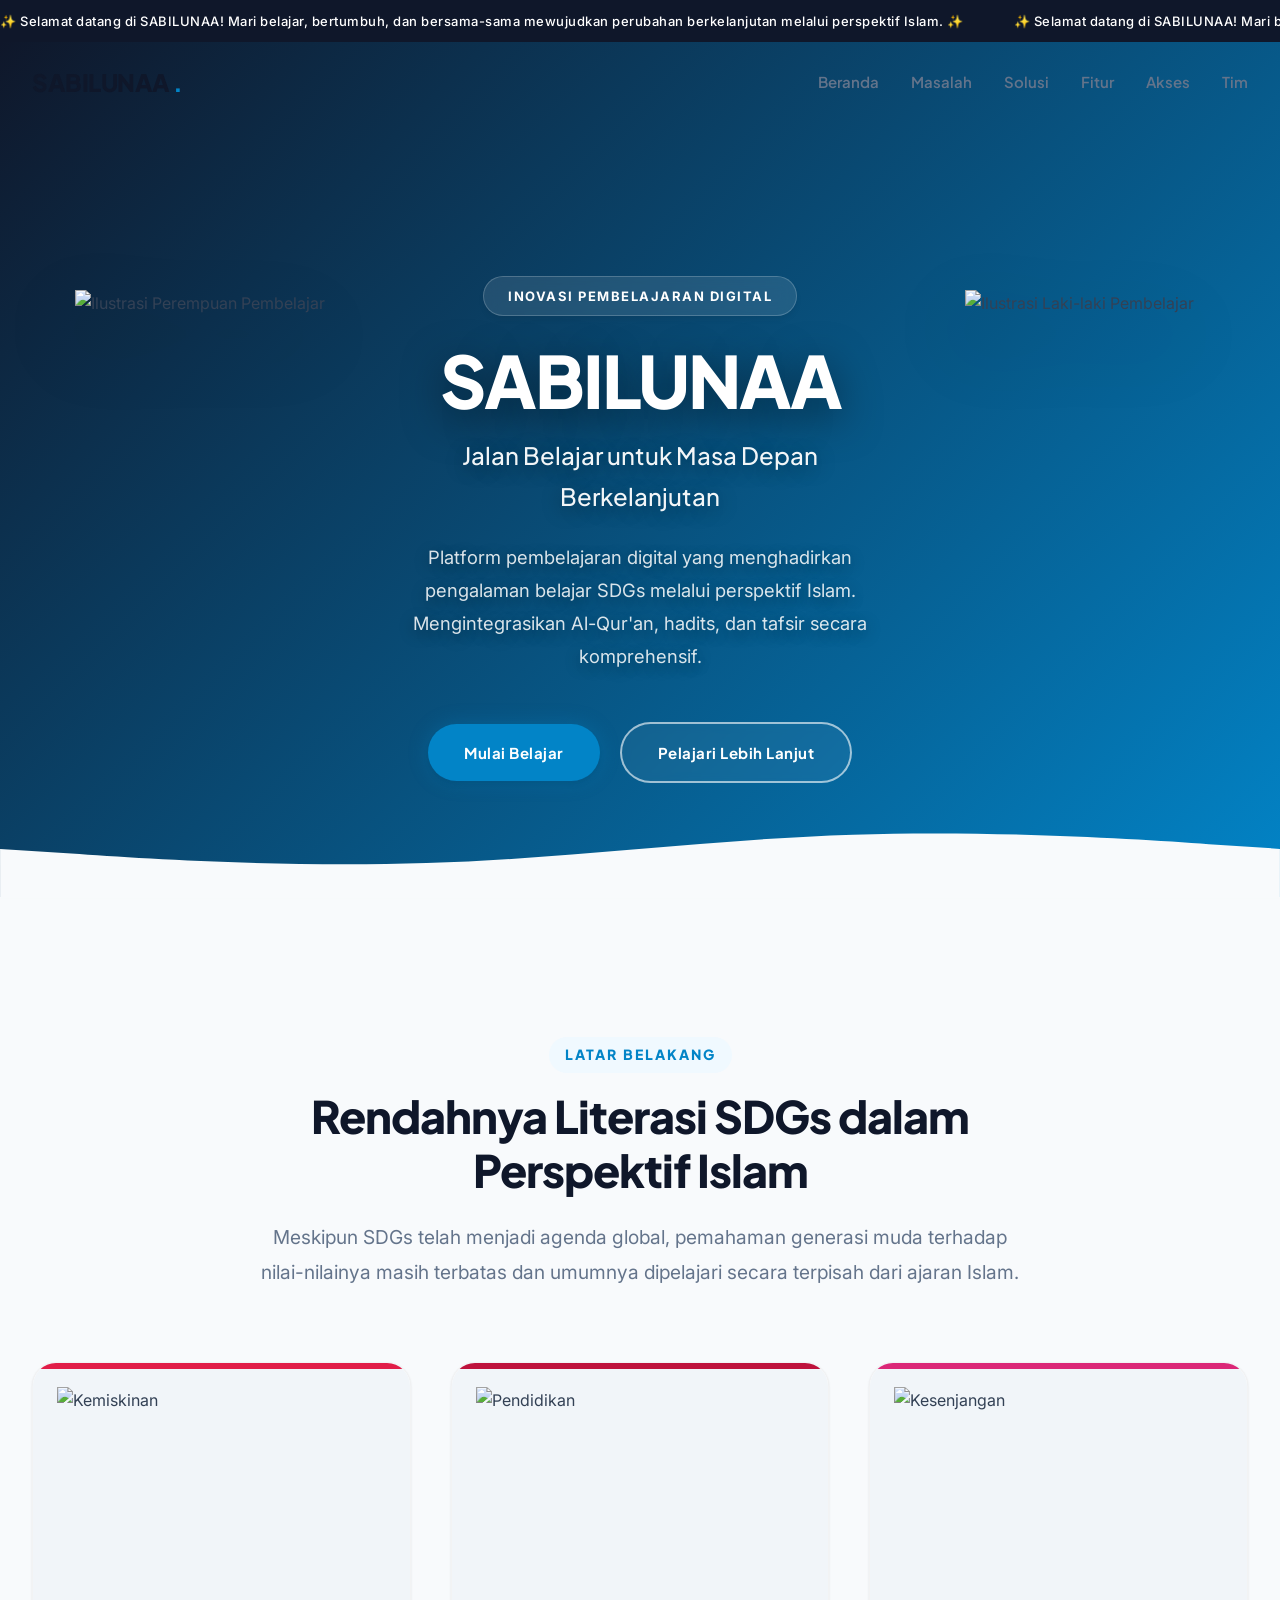
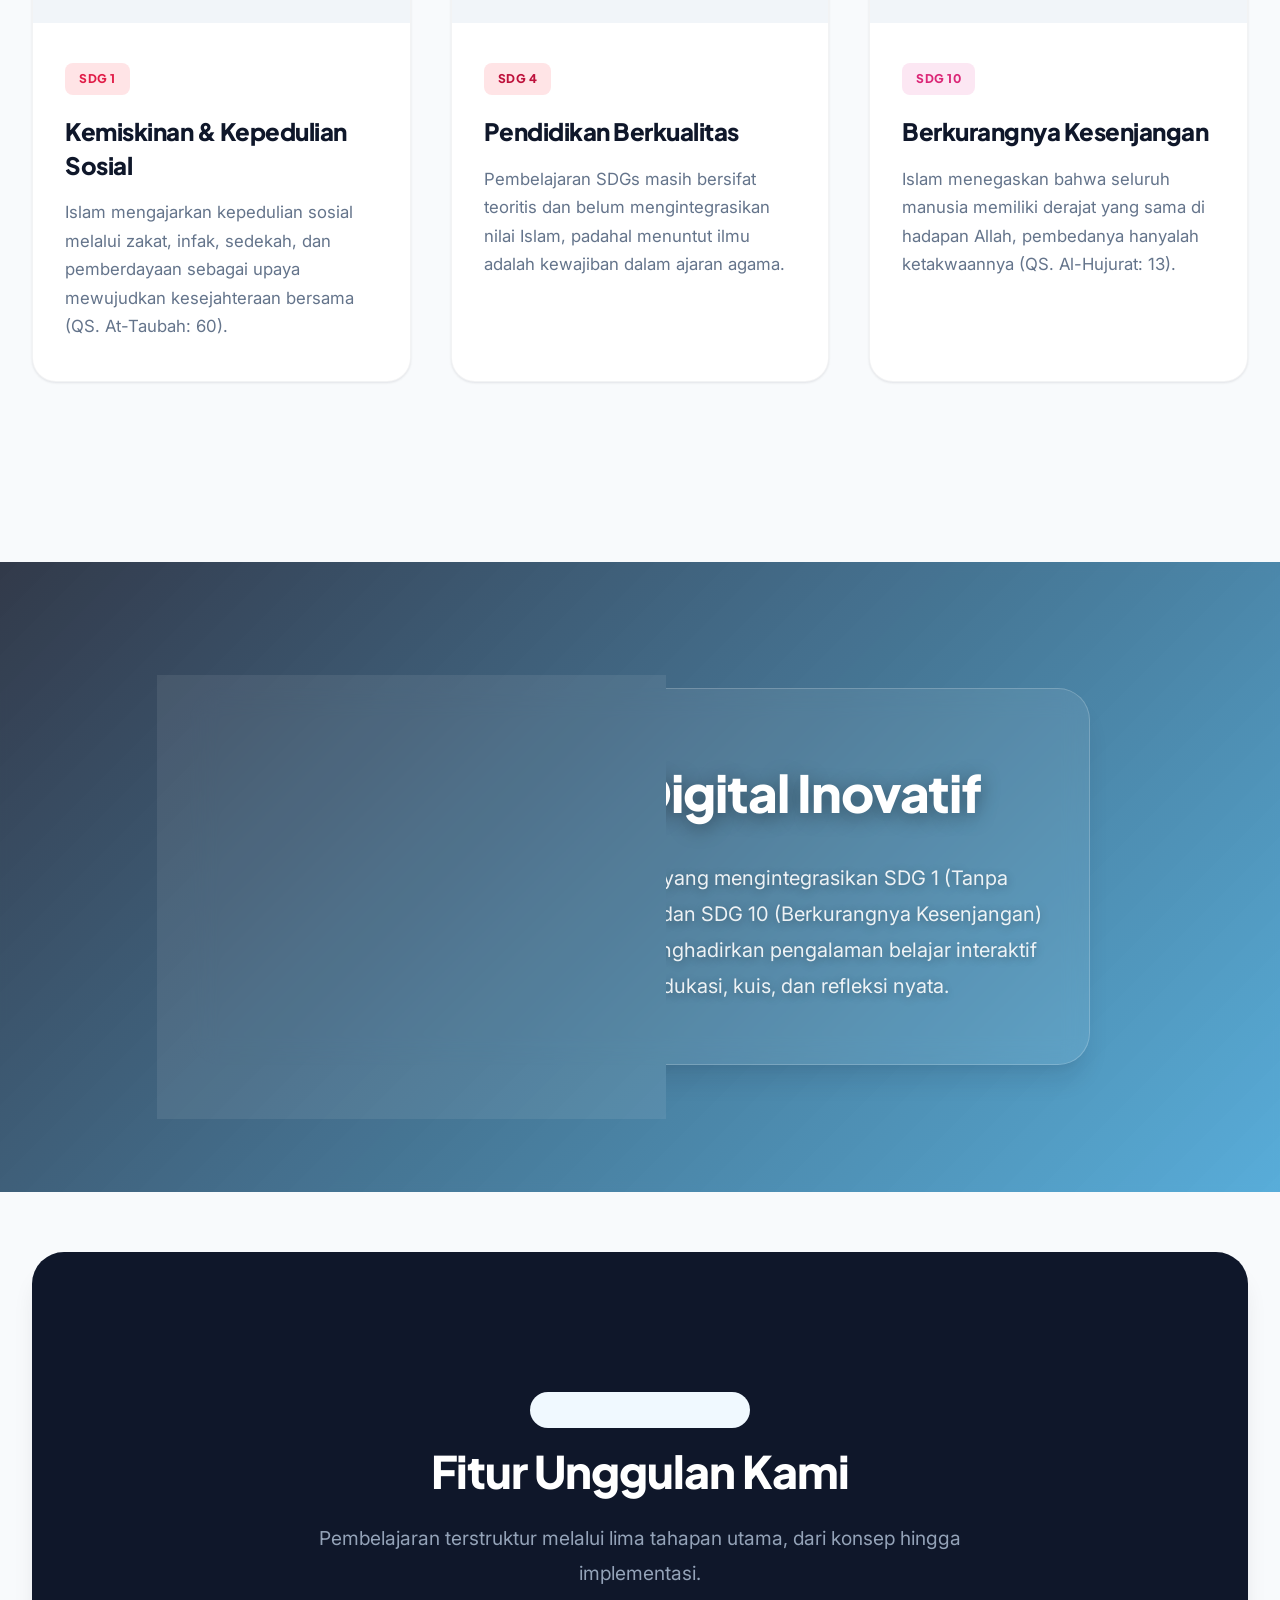
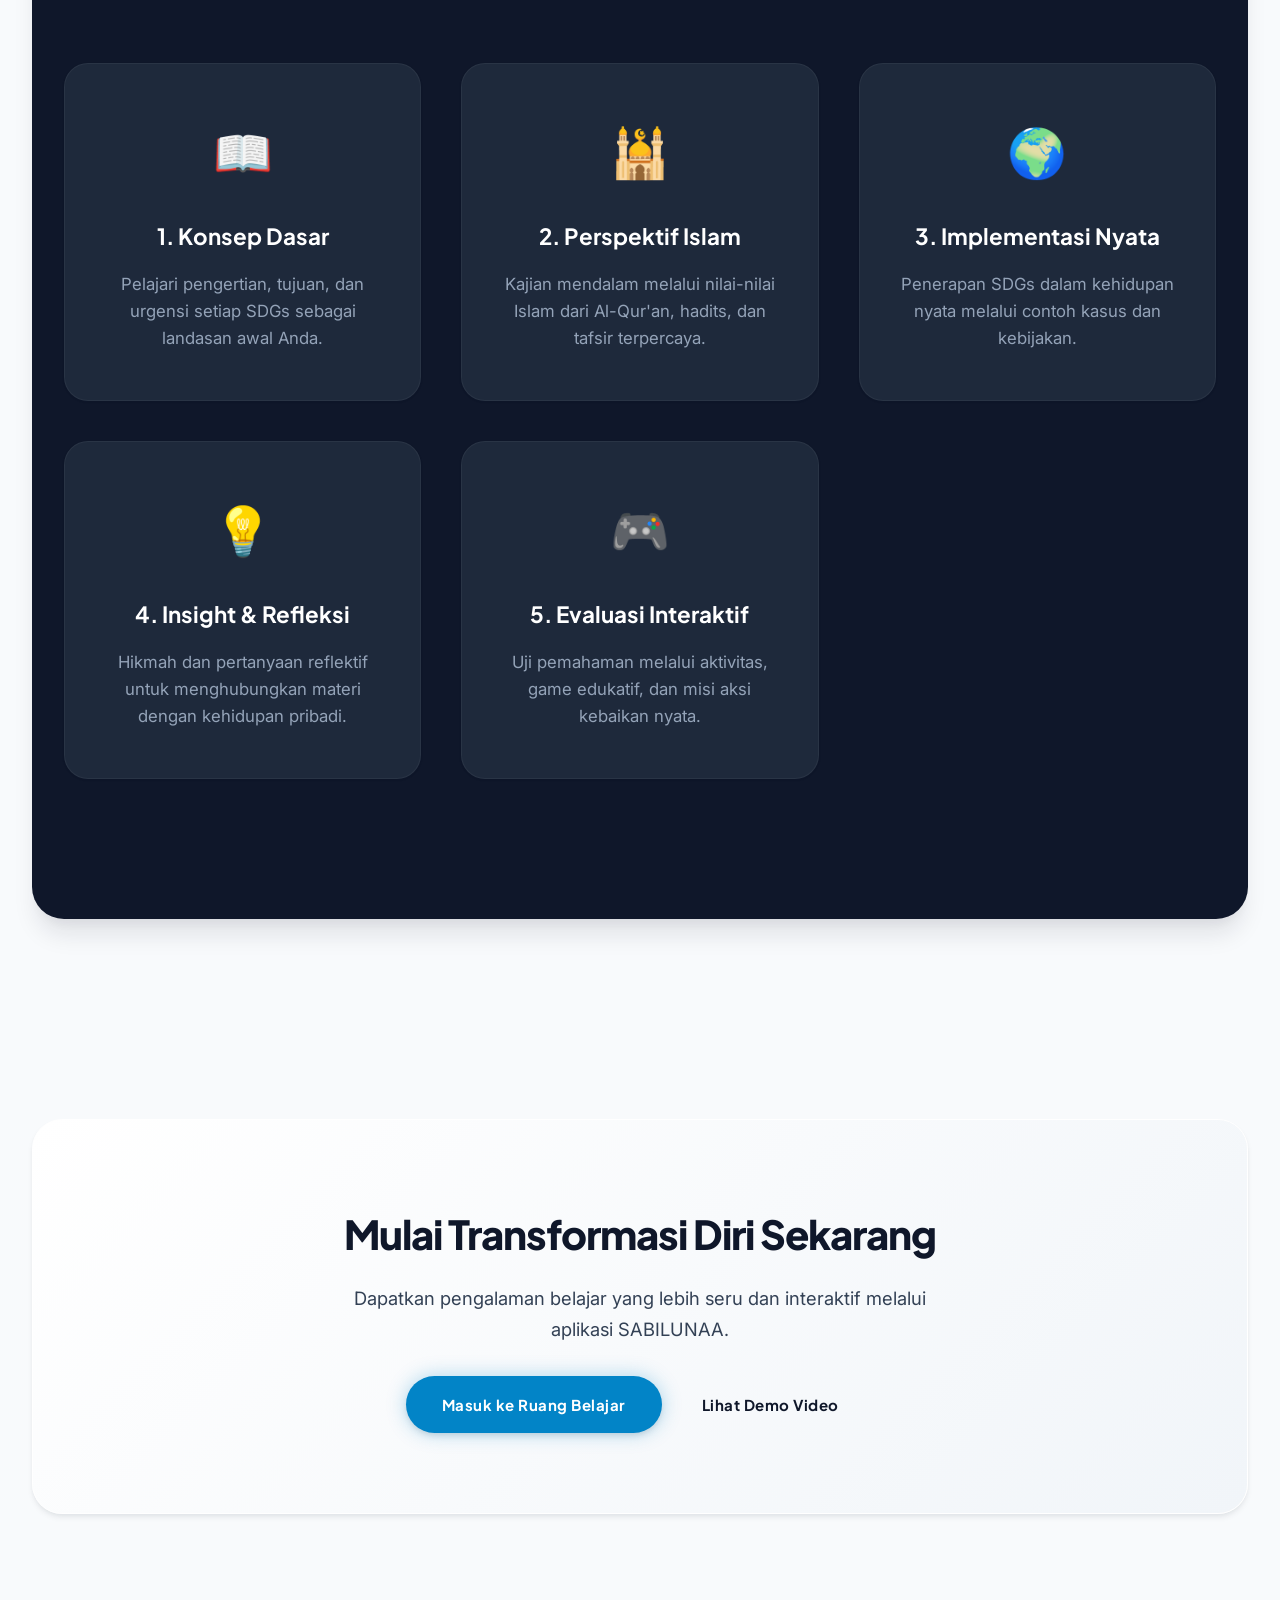
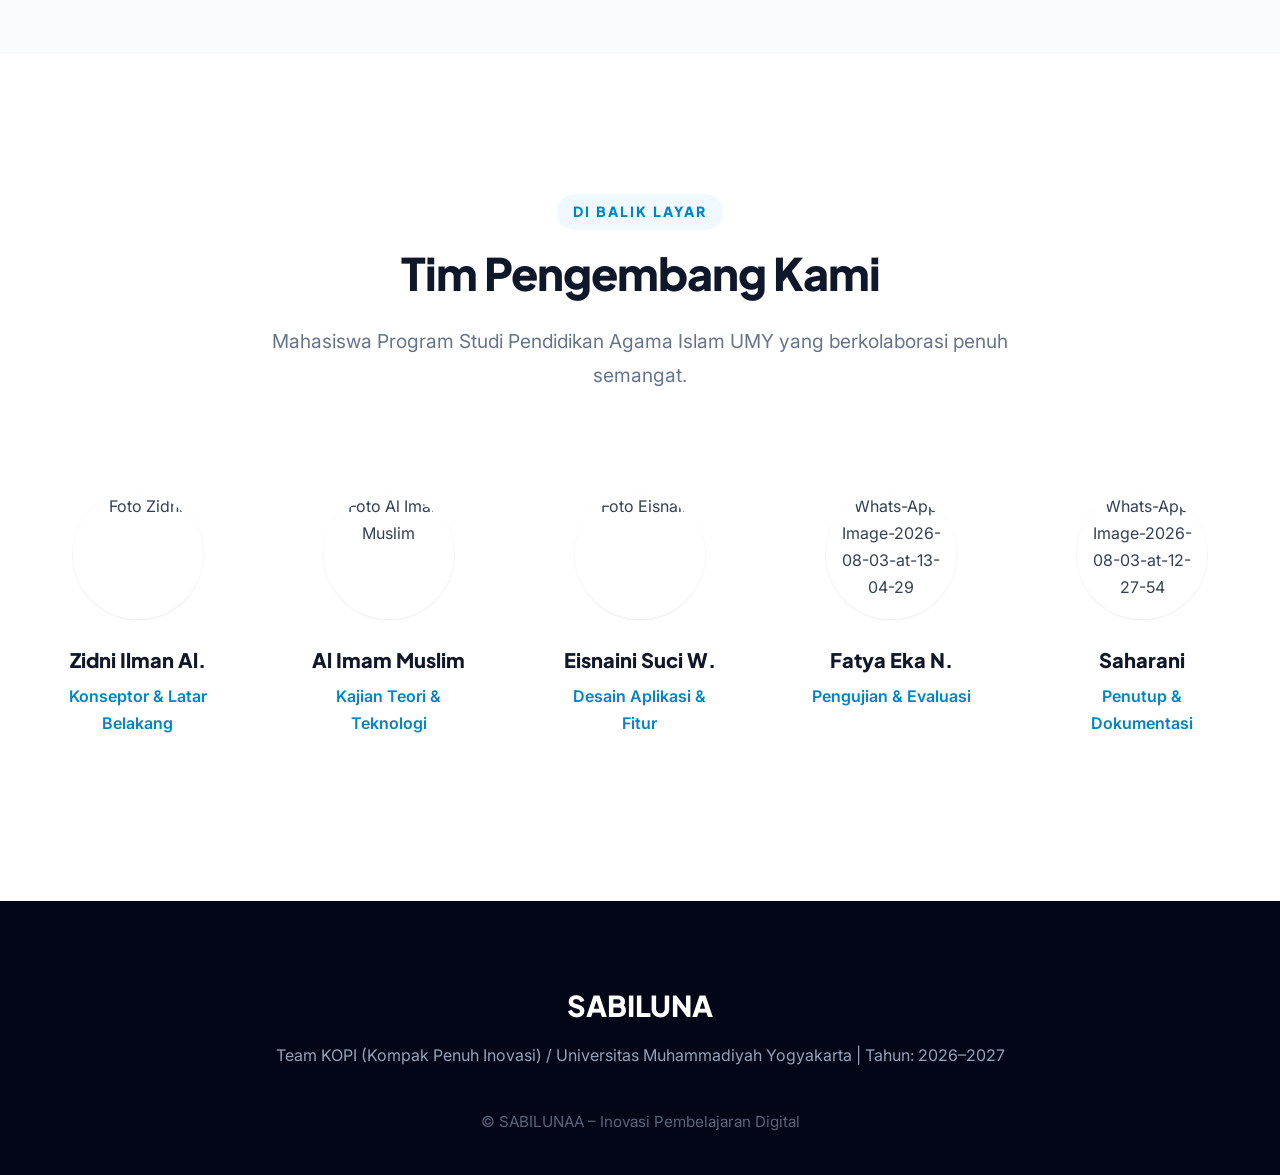
==== commit 3bb2af37: "Update index.html" ====
--- a/index.html
+++ b/index.html
@@ -207,14 +207,14 @@
             </div>
             <div class="team-card reveal-up" style="transition-delay: 0.4s;">
                 <div class="team-img-wrapper">
-                    <img src=https://i.ibb.co.com/Mxt78kZr/Whats-App-Image-2026-08-03-at-12-45-44.jpg" alt="border="0"></a>
+                    <img src=https://i.ibb.co.com/cKfGX1LX/Whats-App-Image-2026-08-03-at-13-04-29.jpg" alt="Whats-App-Image-2026-08-03-at-13-04-29" border="0"></a>
                 </div>
                 <h4>Fatya Eka N.</h4>
                 <p>Pengujian & Evaluasi</p>
             </div>
             <div class="team-card reveal-up" style="transition-delay: 0.5s;">
                 <div class="team-img-wrapper">
-                    <img src=https://i.ibb.co.com/KxDkWMQ4/Whats-App-Image-2026-08-03-at-12-27-54.jpg" alt=" border="0"></a>
+                    <img src=https://i.ibb.co.com/KxDkWMQ4/Whats-App-Image-2026-08-03-at-12-27-54.jpg" alt="Whats-App-Image-2026-08-03-at-12-27-54" border="0"></a>
                 </div>
                 <h4>Saharani</h4>
                 <p>Penutup & Dokumentasi</p>
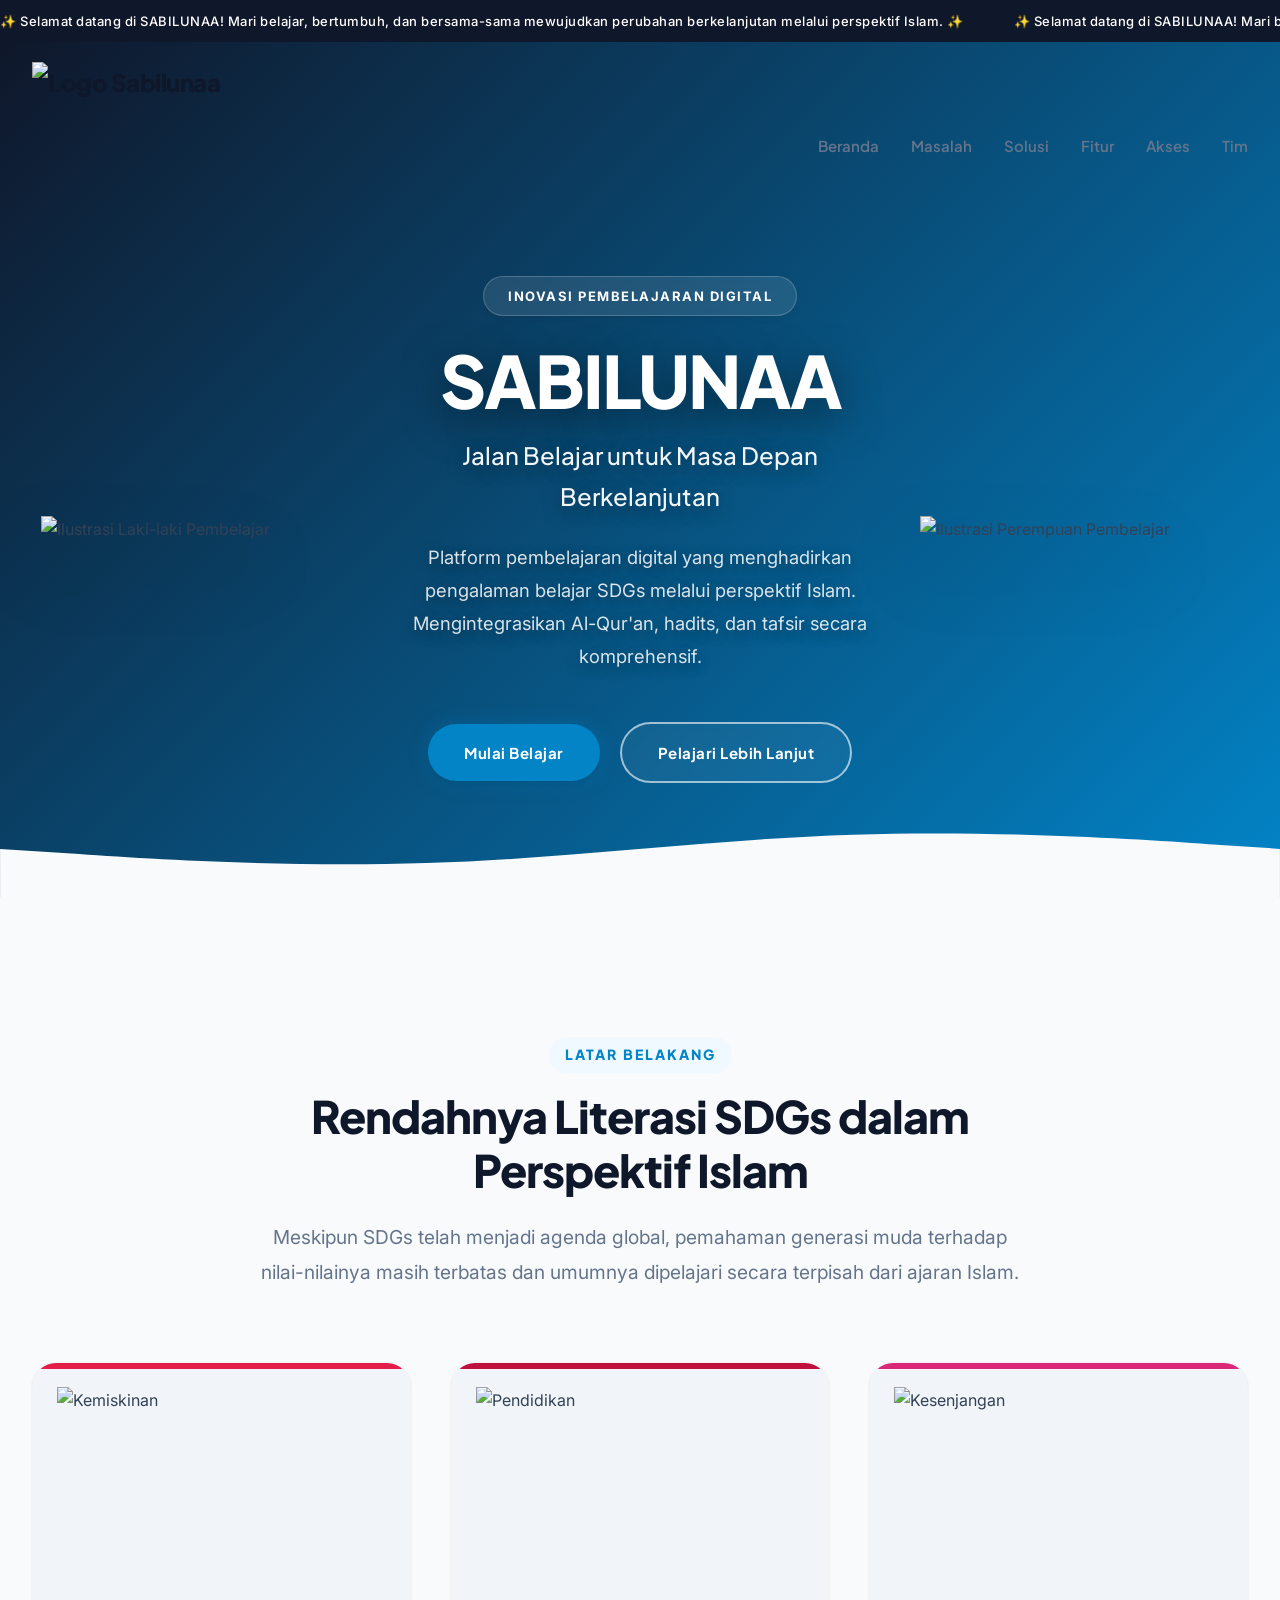
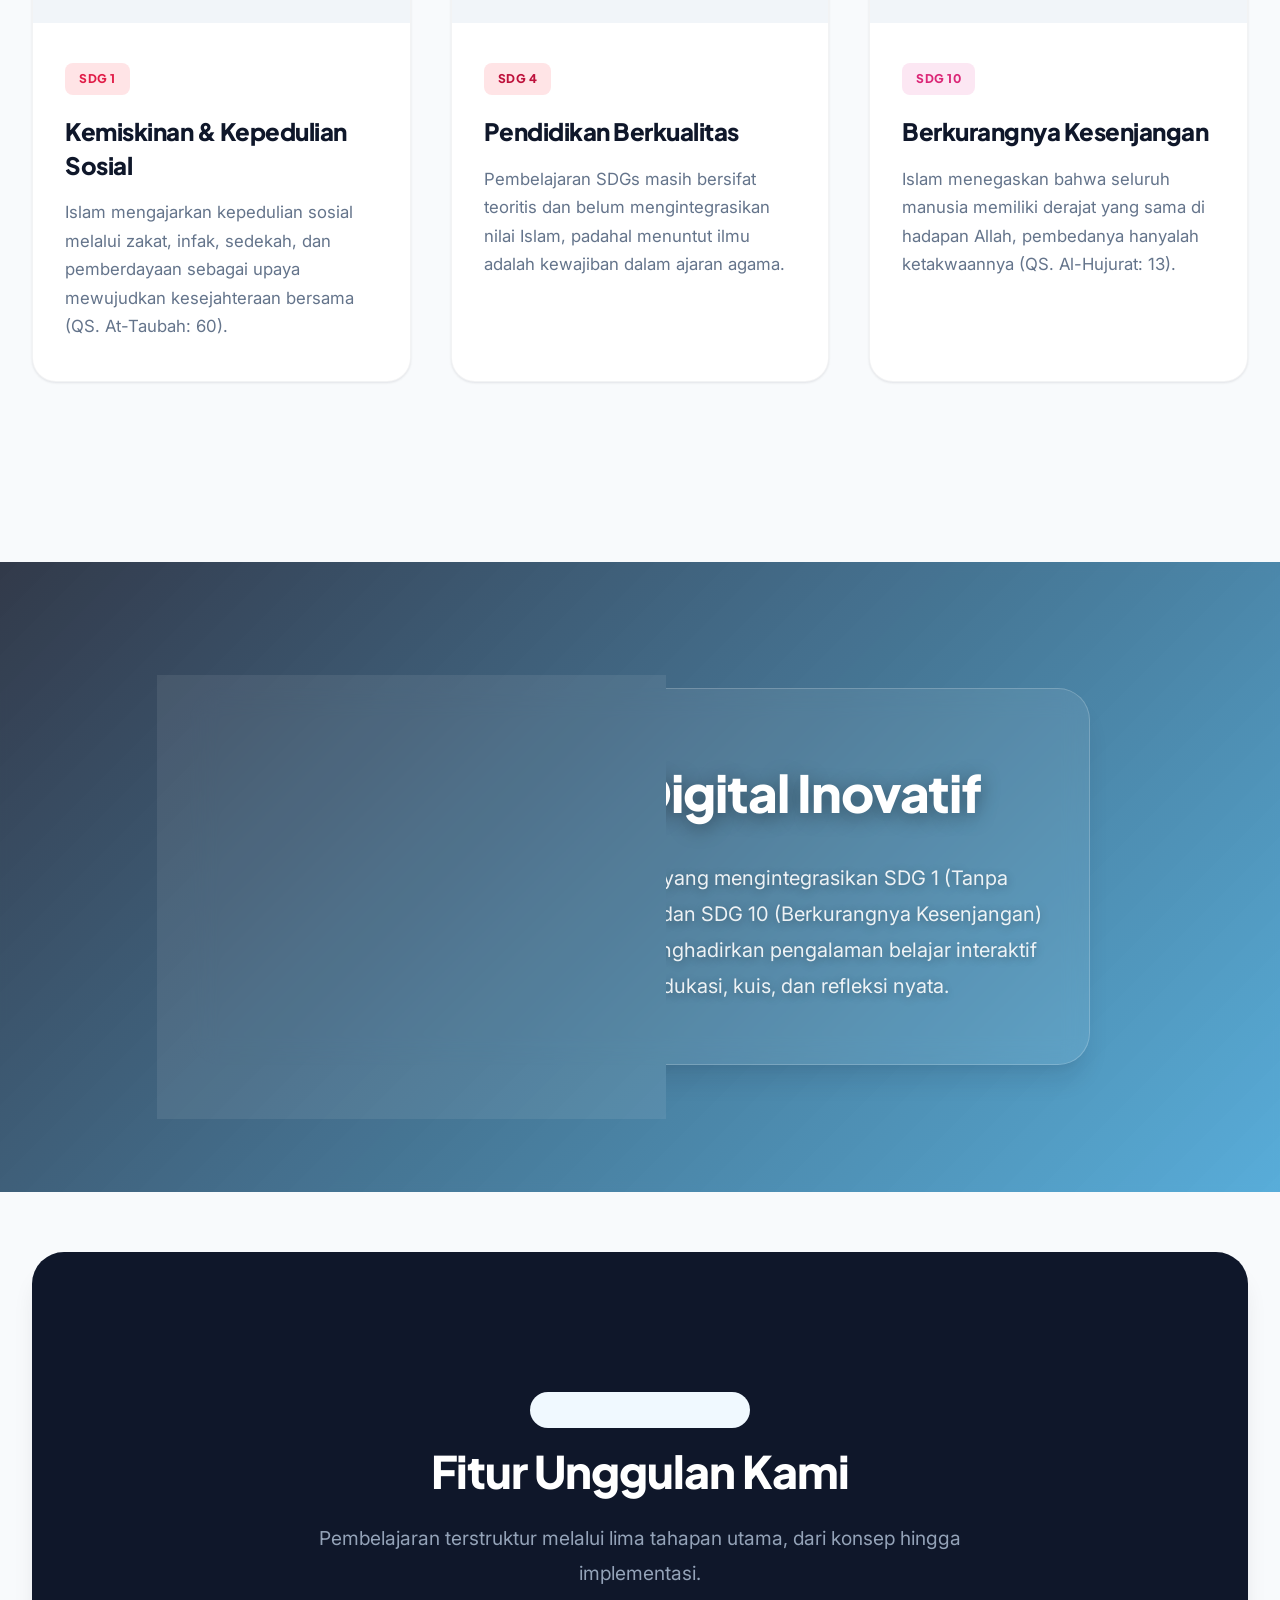
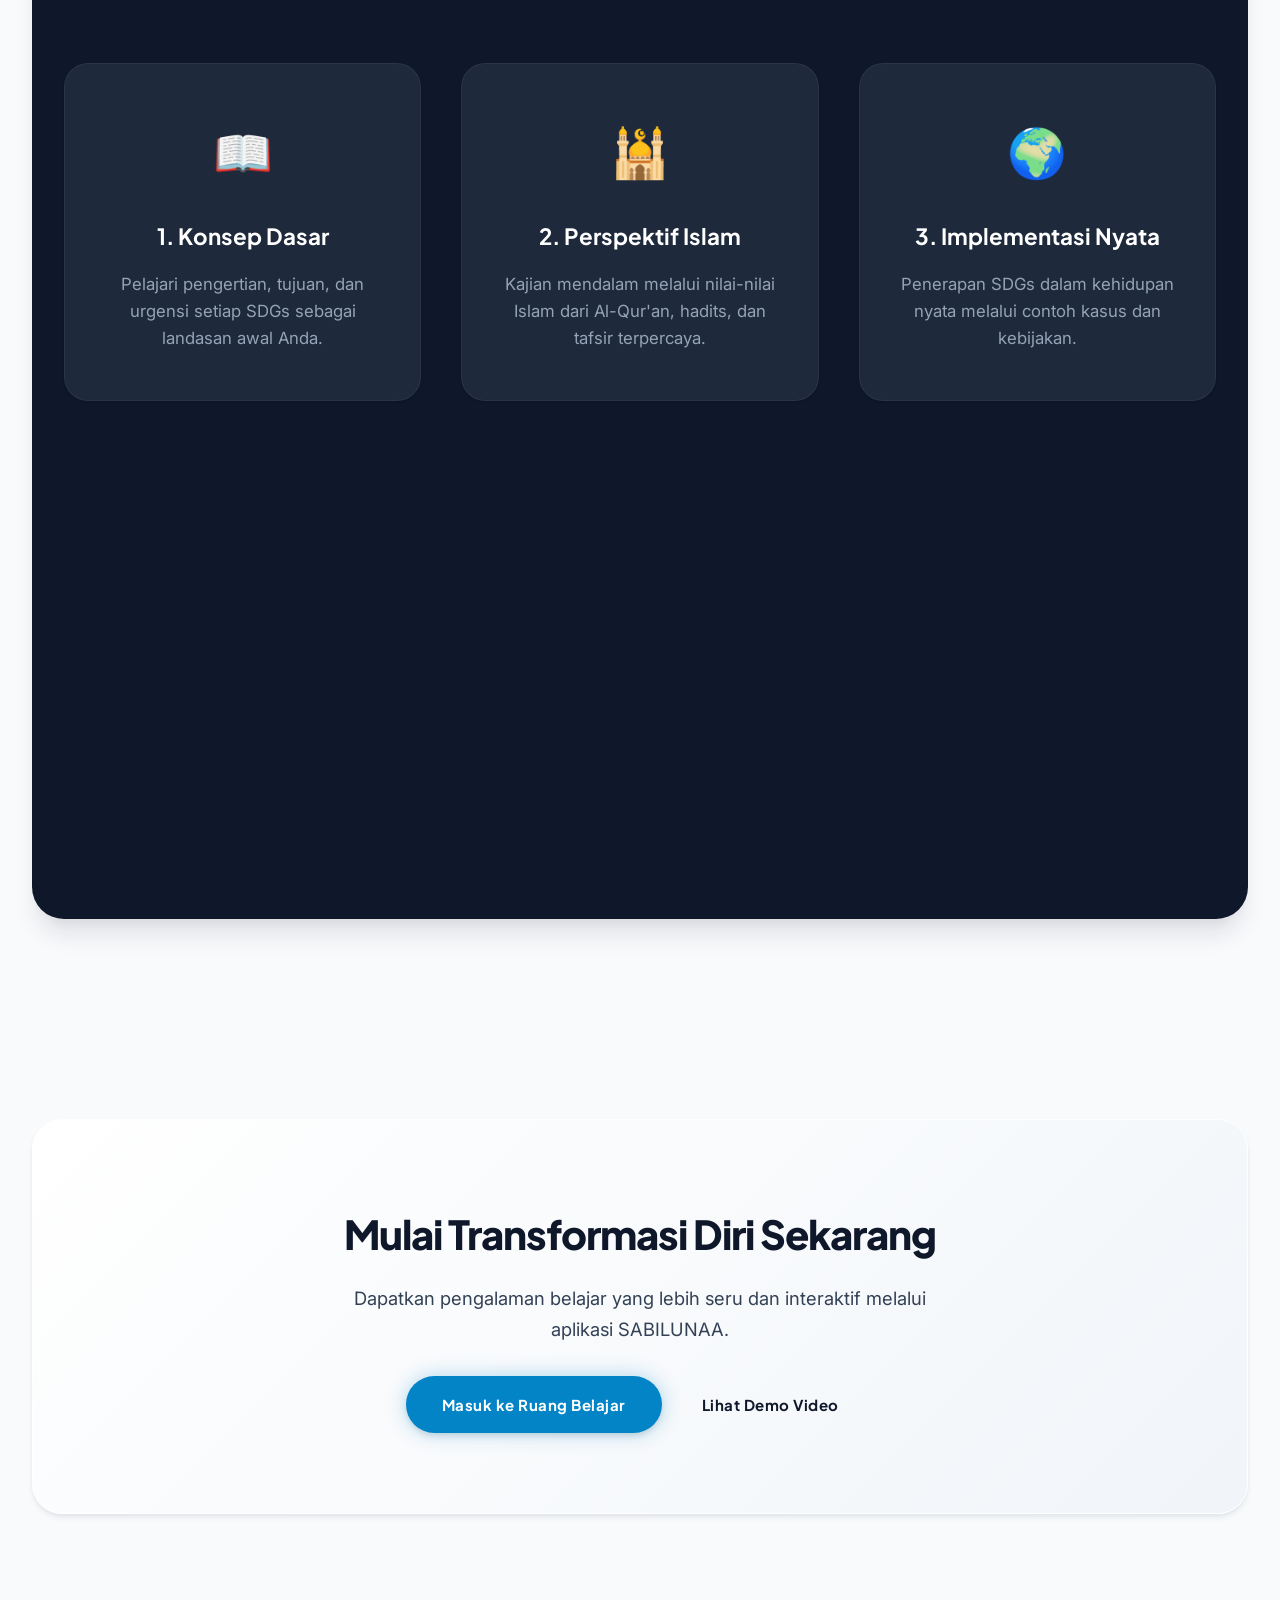
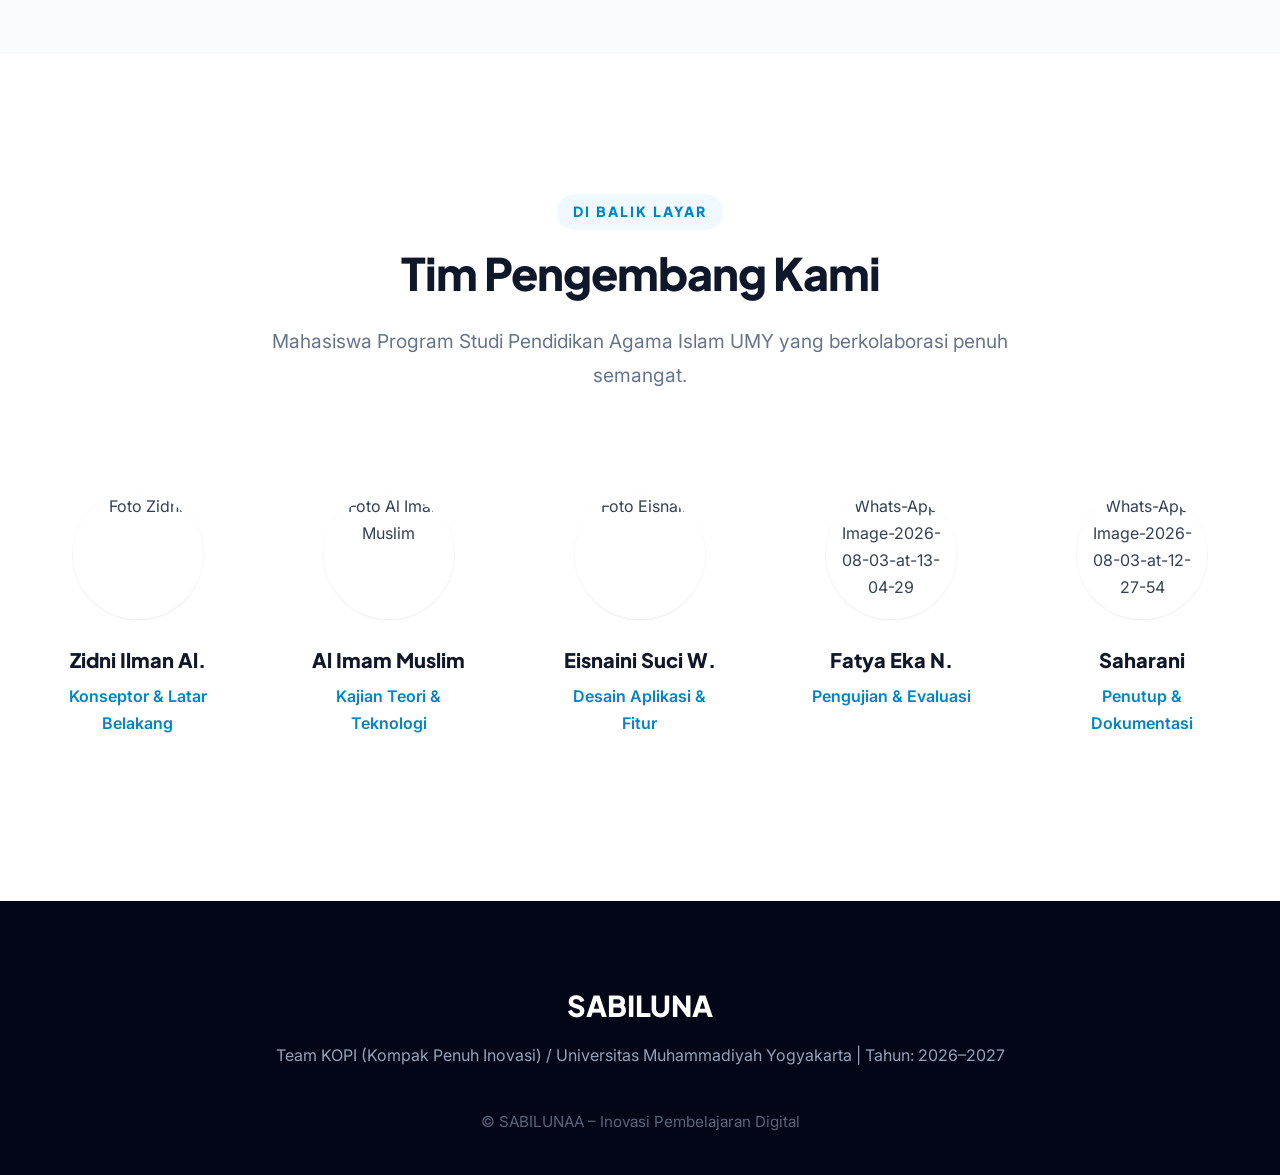
==== commit 25df09eb: "Update index.html" ====
--- a/index.html
+++ b/index.html
@@ -25,7 +25,9 @@
     <!-- Navbar dengan efek Glassmorphism & Logo -->
     <nav class="navbar" id="navbar">
         <div class="nav-container">
-            <a href="#" class="logo">SABILUNAA <span class="dot">.</span></a>
+            <a href="#" class="logo">
+    <img src="https://i.ibb.co.com/Y417rSY2/logo.png" alt="Logo Sabilunaa" style="height: 170px; width: auto; object-fit: contain;">
+</a>
             <button class="hamburger" id="hamburger-btn">
                 <span></span>
                 <span></span>
@@ -45,8 +47,9 @@
     <!-- Bagian 1: Hero Section -->
     <section id="hero" class="hero-section">
         <div class="hero-container">
-            <div class="hero-img left-img reveal-up">
-                <img src="https://i.ibb.co.com/7xKCbjbv/Whats-App-Image-2026-07-31-at-09-50-29.png" alt="Ilustrasi Perempuan Pembelajar">
+            <!-- GAMBAR LAKI-LAKI (KIRI) -->
+            <div class="hero-img left-img reveal-up" style="flex: 1; max-width: 450px;">
+                <img src="https://i.ibb.co.com/9Hw2BnYq/cowox.png" alt="Ilustrasi Laki-laki Pembelajar" style="width: 100%; height: auto; object-fit: contain;">
             </div>
             
             <div class="hero-content reveal-fade">
@@ -60,8 +63,9 @@
                 </div>
             </div>
 
-            <div class="hero-img right-img reveal-up" style="transition-delay: 0.2s;">
-                <img src="https://i.ibb.co.com/dJKHYvyy/Whats-App-Image-2026-07-31-at-09-50-30.jpg" alt="Ilustrasi Laki-laki Pembelajar">
+            <!-- GAMBAR PEREMPUAN (KANAN) -->
+            <div class="hero-img right-img reveal-up" style="transition-delay: 0.2s; flex: 1; max-width: 700px;">
+                <img src="https://i.ibb.co.com/3mdpH7Rc/cewek.png" alt="Ilustrasi Perempuan Pembelajar" style="width: 100%; height: auto; object-fit: contain;">
             </div>
         </div>
         <!-- Gelombang dekorasi di bawah hero -->
@@ -71,7 +75,6 @@
             </svg>
         </div>
     </section>
-
     <!-- Bagian 2: Masalah -->
     <section id="masalah" class="section-container bg-light">
         <div class="section-header reveal-up">
